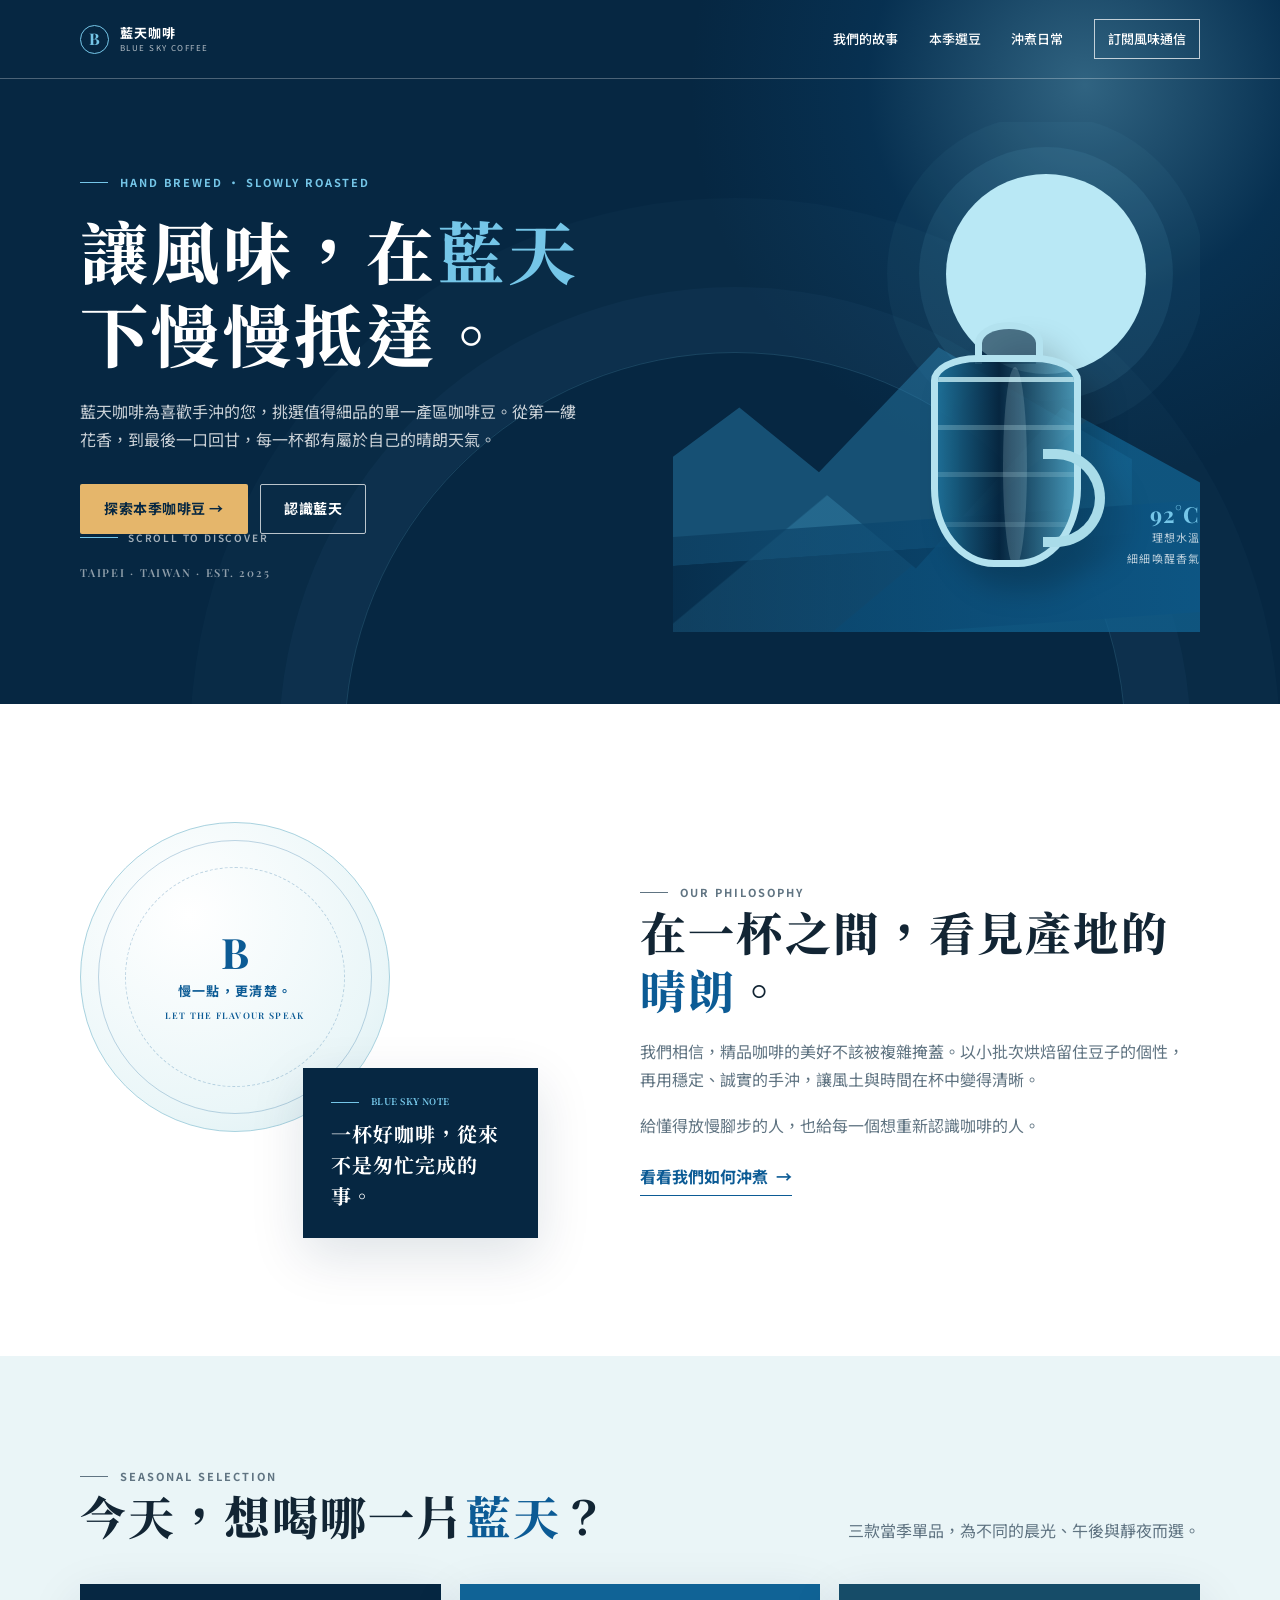
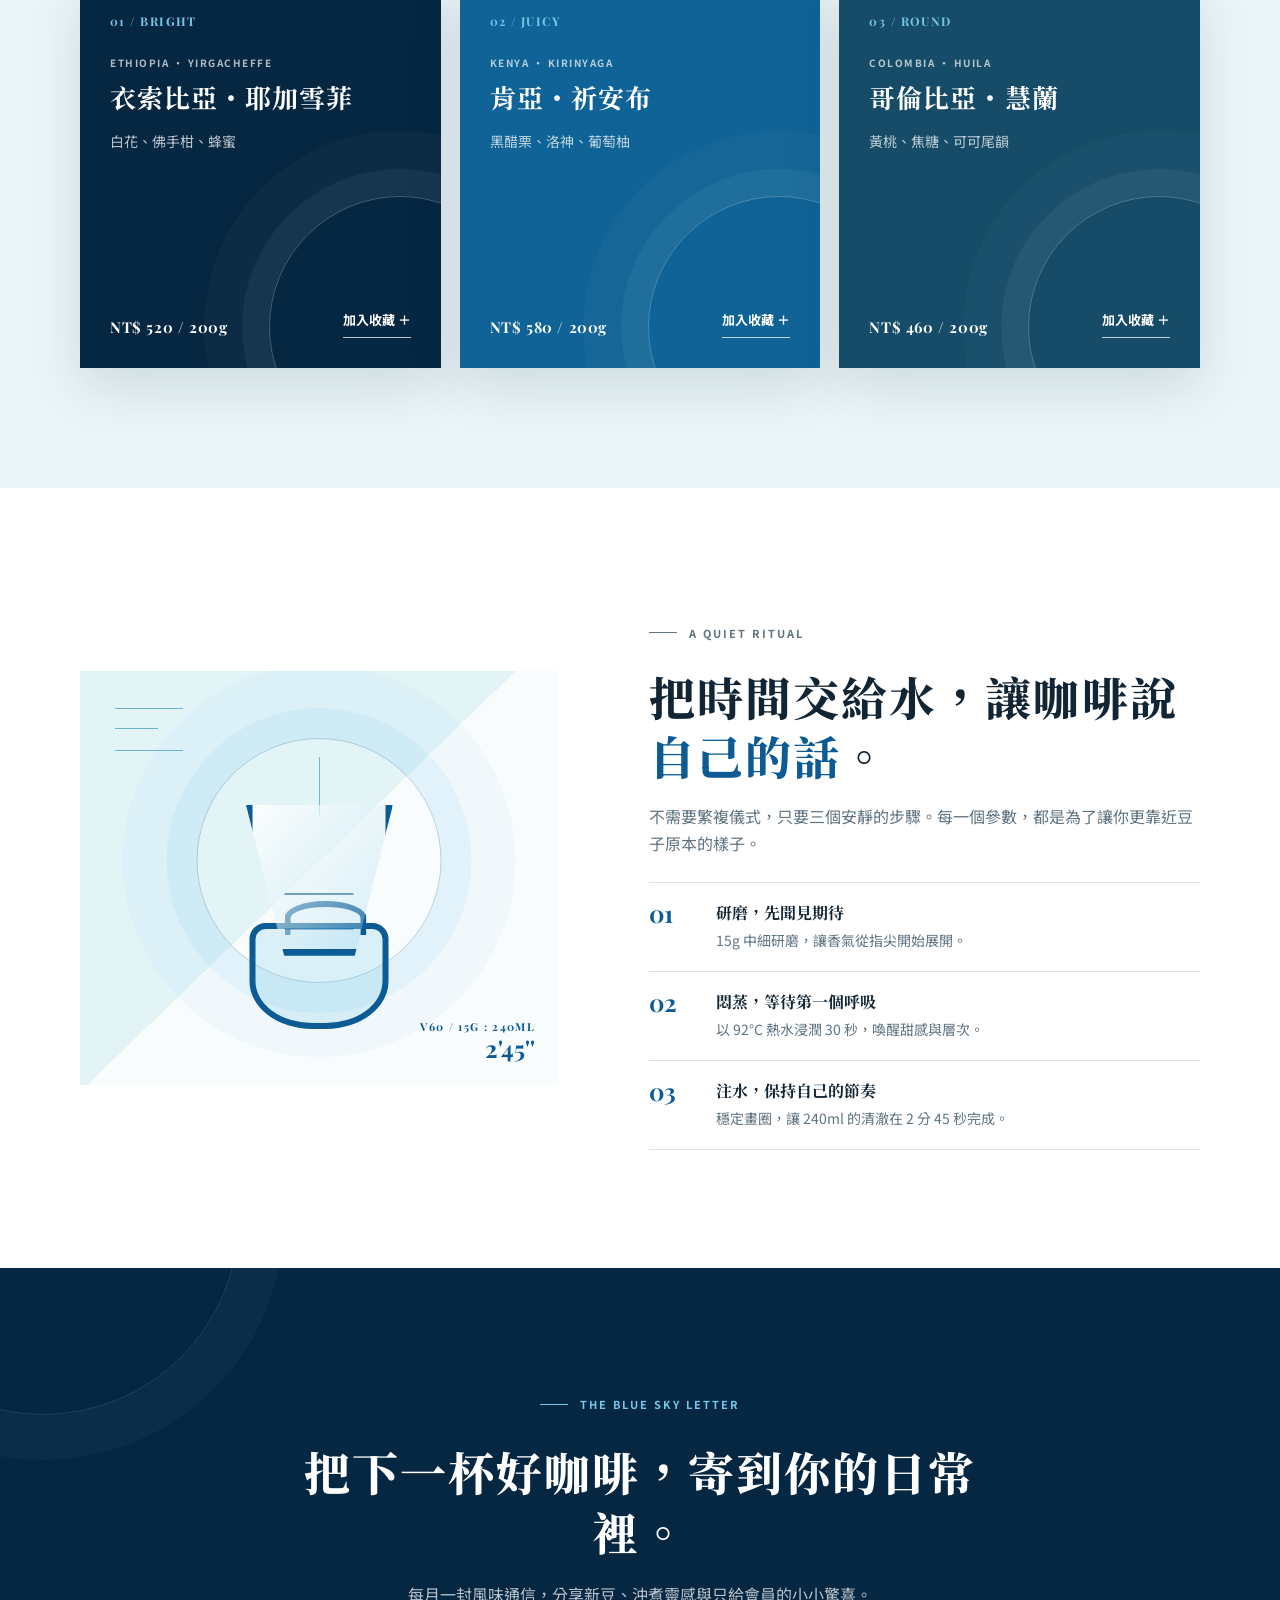
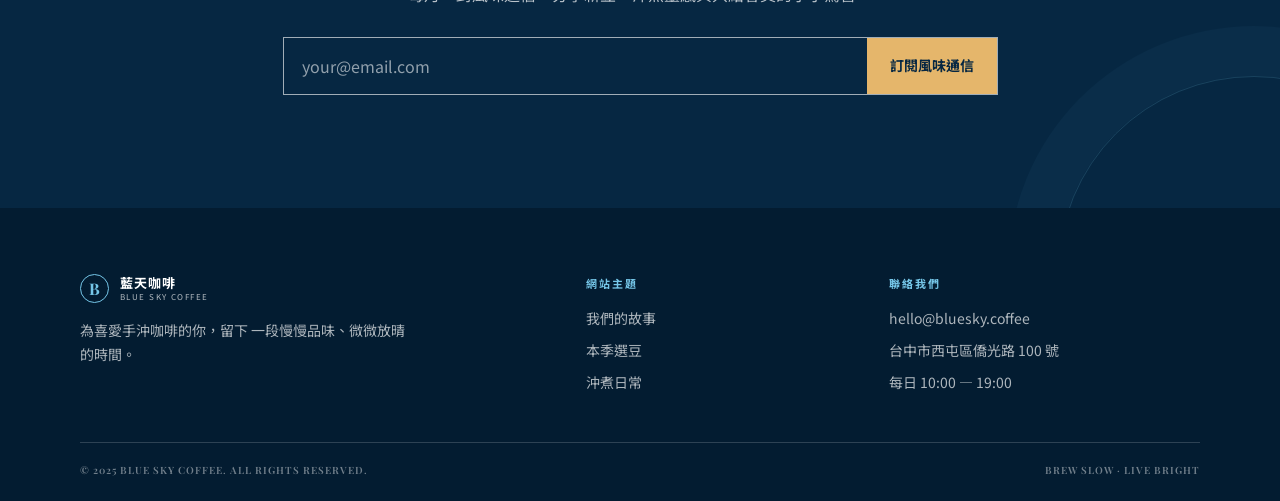
==== onepage/index.html @ 42305640 "Initial commit" ====
<!doctype html>
<html lang="zh-Hant">
<head>
  <meta charset="UTF-8">
  <meta name="viewport" content="width=device-width, initial-scale=1.0">
  <meta name="description" content="藍天咖啡，為手沖咖啡愛好者挑選當季精品咖啡豆，讓每一杯都清澈、明亮、值得細品。">
  <title>藍天咖啡｜讓風味，慢慢抵達</title>
  <link rel="preconnect" href="https://fonts.googleapis.com">
  <link rel="preconnect" href="https://fonts.gstatic.com" crossorigin>
  <link href="https://fonts.googleapis.com/css2?family=Noto+Sans+TC:wght@400;500;600;700&family=Noto+Serif+TC:wght@600;700;800;900&family=Playfair+Display:wght@600;700&display=swap" rel="stylesheet">
  <style>
    :root {
      --navy: #062742;
      --blue: #0c5b95;
      --sky: #75c6e8;
      --mist: #eaf5f7;
      --cream: #fbfaf6;
      --ink: #122534;
      --muted: #607482;
      --line: #d7e4e8;
      --sand: #e5b66b;
      --shadow: 0 18px 50px rgba(6, 39, 66, .13);
    }

    * { box-sizing: border-box; }
    html { scroll-behavior: smooth; }
    body {
      margin: 0;
      color: var(--ink);
      background: var(--cream);
      font: 16px/1.7 "Noto Sans TC", sans-serif;
      -webkit-font-smoothing: antialiased;
    }
    a { color: inherit; text-decoration: none; }
    button, input { font: inherit; }
    button { cursor: pointer; }
    .wrap { width: min(1120px, calc(100% - 48px)); margin: 0 auto; }
    .eyebrow {
      display: flex;
      align-items: center;
      gap: 12px;
      margin: 0 0 18px;
      color: var(--blue);
      font-size: 11px;
      font-weight: 700;
      letter-spacing: .18em;
    }
    .eyebrow::before { width: 28px; height: 1px; background: currentColor; content: ""; }
    .section-title {
      margin: 0;
      font: 800 clamp(30px, 4vw, 46px)/1.28 "Noto Serif TC", serif;
      letter-spacing: .045em;
    }
    .text-blue { color: var(--blue); }
    .button, .outline-link {
      display: inline-flex;
      min-height: 50px;
      align-items: center;
      justify-content: center;
      padding: 10px 23px;
      border: 1px solid transparent;
      border-radius: 2px;
      font-size: 14px;
      font-weight: 700;
      letter-spacing: .04em;
      transition: transform .25s ease, background-color .25s ease, color .25s ease, border-color .25s ease;
    }
    .button:hover, .outline-link:hover { transform: translateY(-2px); }
    .button--sand { color: var(--navy); background: var(--sand); }
    .button--sand:hover { background: #f1cb8b; }
    .button--dark { color: var(--navy); background: #fff; }
    .outline-link { border-color: rgba(255,255,255,.72); color: #fff; }
    .outline-link:hover { color: var(--navy); background: #fff; }
    :focus-visible { outline: 3px solid var(--sky); outline-offset: 4px; }

    /* Header & hero */
    .site-header { position: absolute; z-index: 20; top: 0; left: 0; width: 100%; border-bottom: 1px solid rgba(255,255,255,.28); }
    .nav { min-height: 78px; display: flex; align-items: center; justify-content: space-between; gap: 20px; }
    .brand { display: inline-flex; align-items: center; gap: 11px; color: #fff; }
    .brand-mark { width: 29px; height: 29px; display: grid; place-items: center; border: 1px solid var(--sky); border-radius: 50%; color: var(--sky); font: 700 16px/1 "Playfair Display", serif; }
    .brand-copy { display: grid; line-height: 1.05; }
    .brand-copy strong { font-size: 13px; letter-spacing: .08em; }
    .brand-copy small { margin-top: 4px; font-size: 8px; letter-spacing: .18em; opacity: .7; }
    .nav-links { display: flex; align-items: center; gap: clamp(16px, 2.4vw, 31px); }
    .nav-links a { position: relative; color: #fff; font-size: 13px; font-weight: 500; white-space: nowrap; }
    .nav-links a:not(.nav-cta)::after { position: absolute; right: 0; bottom: -5px; left: auto; width: 0; height: 1px; background: var(--sky); content: ""; transition: width .25s ease; }
    .nav-links a:not(.nav-cta):hover::after { right: auto; left: 0; width: 100%; }
    .nav-links .nav-cta { padding: 8px 13px; border: 1px solid rgba(255,255,255,.72); }
    .nav-links .nav-cta:hover { color: var(--navy); background: #fff; }
    .menu-toggle { display: none; width: 42px; height: 42px; border: 1px solid rgba(255,255,255,.7); color: #fff; background: transparent; font-size: 23px; line-height: 1; }

    .hero { position: relative; min-height: 704px; overflow: hidden; color: #fff; background: var(--navy); isolation: isolate; }
    .hero::before { position: absolute; z-index: -2; top: -320px; right: -210px; width: 810px; height: 810px; border-radius: 50%; background: radial-gradient(circle, rgba(117,198,232,.38), rgba(12,91,149,.18) 38%, transparent 69%); content: ""; }
    .hero::after { position: absolute; z-index: -1; right: 12%; bottom: -430px; width: 780px; height: 780px; border: 1px solid rgba(117,198,232,.18); border-radius: 50%; box-shadow: 0 0 0 65px rgba(117,198,232,.035), 0 0 0 154px rgba(117,198,232,.025); content: ""; }
    .hero-grid { min-height: 704px; display: grid; grid-template-columns: 1.02fr .98fr; gap: 45px; align-items: center; padding: 122px 0 72px; }
    .hero-copy { position: relative; z-index: 2; }
    .hero .eyebrow { color: var(--sky); }
    .hero h1 { max-width: 650px; margin: 0 0 23px; font: 800 clamp(42px, 5.5vw, 68px)/1.22 "Noto Serif TC", serif; letter-spacing: .05em; }
    .hero h1 span { color: var(--sky); }
    .hero-lede { max-width: 500px; margin: 0; color: rgba(255,255,255,.79); font-size: 16px; }
    .hero-actions { display: flex; flex-wrap: wrap; gap: 12px; margin-top: 31px; }
    .hero-note { margin: 31px 0 0; color: rgba(255,255,255,.55); font: 600 11px/1.5 "Playfair Display", serif; letter-spacing: .16em; }
    .scroll-cue { position: absolute; bottom: 35px; left: 0; display: flex; align-items: center; gap: 10px; color: rgba(255,255,255,.63); font-size: 10px; font-weight: 600; letter-spacing: .18em; }
    .scroll-cue::before { width: 38px; height: 1px; background: var(--sky); content: ""; }

    .hero-art { position: relative; align-self: stretch; min-height: 470px; overflow: hidden; }
    .hero-art .sun { position: absolute; top: 52px; right: 54px; width: clamp(138px, 18vw, 200px); aspect-ratio: 1; border-radius: 50%; background: #b9e8f5; box-shadow: 0 0 0 27px rgba(117,198,232,.09), 0 0 0 59px rgba(117,198,232,.045); }
    .mountain { position: absolute; right: -11%; bottom: 6px; width: 116%; height: 260px; transform: skewY(-9deg); transform-origin: right bottom; background: linear-gradient(146deg, transparent 0 27%, rgba(61,145,184,.36) 27.3% 48%, rgba(17,97,143,.77) 48.3%); clip-path: polygon(0 62%, 28% 20%, 44% 57%, 68% 4%, 100% 57%, 100% 100%, 0 100%); }
    .mountain--back { right: 13%; bottom: 98px; width: 108%; height: 220px; opacity: .46; transform: skewY(-4deg); background: #2a81ae; clip-path: polygon(0 84%, 31% 30%, 45% 62%, 66% 9%, 100% 66%, 100% 100%, 0 100%); }
    .horizon { position: absolute; right: -4%; bottom: 0; width: 116%; height: 112px; background: linear-gradient(90deg, rgba(7,45,75,.5), #0d5684); transform: skewY(-4deg); }
    .coffee-vessel { position: absolute; z-index: 4; right: 18%; bottom: 36px; width: 192px; height: 274px; filter: drop-shadow(18px 22px 14px rgba(0,0,0,.22)); }
    .vessel-neck { position: absolute; top: 0; left: 62px; width: 68px; height: 42px; border: 7px solid #b3e2ef; border-bottom: 0; border-radius: 50% 50% 0 0; background: rgba(6,39,66,.62); }
    .vessel-body { position: absolute; top: 33px; left: 18px; width: 150px; height: 212px; border: 7px solid #b3e2ef; border-radius: 31% 31% 42% 42% / 12% 12% 37% 37%; background: linear-gradient(90deg, rgba(30,112,151,.9), rgba(5,35,60,.9) 45%, rgba(83,167,198,.8)); overflow: hidden; }
    .vessel-body::before { position: absolute; top: 15px; left: 0; width: 100%; height: 5px; background: rgba(197,237,244,.8); box-shadow: 0 48px rgba(197,237,244,.25), 0 95px rgba(197,237,244,.18), 0 145px rgba(197,237,244,.13); content: ""; }
    .vessel-body::after { position: absolute; top: 5px; left: 48%; width: 24px; height: 200px; border-radius: 50%; background: rgba(218,247,251,.17); content: ""; }
    .vessel-handle { position: absolute; right: 0; bottom: 49px; width: 62px; height: 98px; border: 10px solid #a9dce9; border-left: 0; border-radius: 0 53px 53px 0; }
    .art-label { position: absolute; z-index: 5; right: 0; bottom: 64px; display: grid; gap: 3px; color: rgba(255,255,255,.73); font-size: 11px; letter-spacing: .1em; text-align: right; }
    .art-label strong { color: var(--sky); font: 700 22px/1 "Playfair Display", serif; }

    /* Story */
    .story { padding: 118px 0; background: #fff; }
    .story-grid { display: grid; grid-template-columns: .9fr 1.1fr; gap: clamp(45px, 8vw, 105px); align-items: center; }
    .story-visual { position: relative; min-height: 416px; }
    .seal { position: absolute; top: 0; left: 0; width: 310px; height: 310px; display: grid; place-items: center; border: 1px solid #a8d2df; border-radius: 50%; color: var(--blue); background: radial-gradient(circle at 35% 30%, #fff 0, #eaf6f8 68%, #d9edf1 100%); }
    .seal::before, .seal::after { position: absolute; border: 1px solid rgba(12,91,149,.25); border-radius: 50%; content: ""; }
    .seal::before { inset: 17px; }
    .seal::after { inset: 44px; border-style: dashed; }
    .seal-inner { position: relative; z-index: 1; display: grid; gap: 7px; text-align: center; }
    .seal-inner b { font: 700 42px/1 "Playfair Display", serif; }
    .seal-inner span { font-size: 13px; font-weight: 700; letter-spacing: .1em; }
    .seal-inner small { font: 600 9px/1.5 "Playfair Display", serif; letter-spacing: .15em; }
    .blue-note { position: absolute; right: 0; bottom: 0; width: 235px; padding: 27px 28px; color: #fff; background: var(--navy); box-shadow: var(--shadow); }
    .blue-note .eyebrow { margin-bottom: 9px; color: var(--sky); font-size: 9px; }
    .blue-note p { margin: 0; font: 700 20px/1.55 "Noto Serif TC", serif; letter-spacing: .05em; }
    .story-copy p { margin: 19px 0 0; color: var(--muted); }
    .inline-link { display: inline-flex; align-items: center; gap: 8px; margin-top: 24px; padding-bottom: 5px; border-bottom: 1px solid var(--blue); color: var(--blue); font-weight: 700; }
    .inline-link:hover { color: var(--navy); }

    /* Coffee collection */
    .coffee { padding: 111px 0 120px; background: var(--mist); }
    .section-heading { display: flex; align-items: end; justify-content: space-between; gap: 40px; margin-bottom: 39px; }
    .section-heading p { max-width: 370px; margin: 0; color: var(--muted); }
    .coffee-grid { display: grid; grid-template-columns: repeat(3, 1fr); gap: 19px; }
    .coffee-card { position: relative; min-height: 384px; display: flex; flex-direction: column; overflow: hidden; padding: 30px; color: #fff; background: var(--navy); box-shadow: var(--shadow); }
    .coffee-card:nth-child(2) { background: #106396; }
    .coffee-card:nth-child(3) { background: #164c68; }
    .coffee-card::after { position: absolute; right: -90px; bottom: -90px; width: 260px; height: 260px; border: 1px solid rgba(255,255,255,.24); border-radius: 50%; box-shadow: 0 0 0 27px rgba(255,255,255,.045), 0 0 0 65px rgba(255,255,255,.025); content: ""; }
    .card-top, .coffee-card h3, .flavour, .card-footer { position: relative; z-index: 1; }
    .card-top { color: var(--sky); font: 700 12px/1.3 "Playfair Display", serif; letter-spacing: .12em; }
    .origin { margin: 25px 0 8px; color: rgba(255,255,255,.69); font-size: 10px; font-weight: 700; letter-spacing: .15em; }
    .coffee-card h3 { margin: 0; font: 700 26px/1.38 "Noto Serif TC", serif; letter-spacing: .04em; }
    .flavour { margin: 15px 0 0; color: rgba(255,255,255,.73); font-size: 14px; }
    .card-footer { display: flex; align-items: end; justify-content: space-between; gap: 14px; margin-top: auto; }
    .price { font: 700 15px/1.3 "Playfair Display", serif; letter-spacing: .04em; }
    .save-coffee { padding: 0 0 5px; border: 0; border-bottom: 1px solid rgba(255,255,255,.72); color: #fff; background: transparent; font-size: 13px; font-weight: 700; white-space: nowrap; transition: color .2s, border-color .2s; }
    .save-coffee:hover { border-color: var(--sand); color: var(--sand); }

    /* Brew */
    .brew { padding: 118px 0; background: #fff; }
    .brew-grid { display: grid; grid-template-columns: .93fr 1.07fr; gap: clamp(42px, 8vw, 90px); align-items: center; }
    .brew-art { position: relative; height: 414px; overflow: hidden; background: linear-gradient(136deg, #e3f4f7 0 48%, #f8fcfc 48% 100%); }
    .brew-art::before { position: absolute; top: 37px; left: 35px; width: 68px; height: 41px; border-top: 1px solid #6cb4ce; border-bottom: 1px solid #6cb4ce; content: ""; }
    .brew-art::after { position: absolute; top: 57px; left: 35px; width: 43px; border-top: 1px solid #6cb4ce; content: ""; }
    .water-rings { position: absolute; top: 67px; left: 50%; width: 245px; height: 245px; border: 1px solid rgba(12,91,149,.27); border-radius: 50%; transform: translateX(-50%); box-shadow: 0 0 0 30px rgba(117,198,232,.12), 0 0 0 74px rgba(117,198,232,.065); }
    .water-rings::before { position: absolute; top: 18px; left: 50%; width: 1px; height: 58px; background: #6bb8d1; content: ""; transform: translateX(-50%); }
    .dripper { position: absolute; z-index: 2; top: 134px; left: 50%; width: 147px; height: 151px; border: 7px solid var(--blue); border-top: 0; background: linear-gradient(130deg, rgba(255,255,255,.85), rgba(117,198,232,.25)); clip-path: polygon(0 0, 100% 0, 74% 100%, 26% 100%); transform: translateX(-50%); }
    .dripper::after { position: absolute; right: 32px; bottom: 19px; left: 32px; height: 33px; border-top: 2px solid rgba(12,91,149,.55); border-bottom: 2px solid rgba(12,91,149,.35); content: ""; }
    .carafe { position: absolute; z-index: 1; bottom: 56px; left: 50%; width: 139px; height: 106px; border: 6px solid var(--blue); border-radius: 16px 16px 45% 45%; background: rgba(117,198,232,.23); transform: translateX(-50%); }
    .carafe::before { position: absolute; top: -28px; left: 29px; width: 70px; height: 28px; border: 6px solid var(--blue); border-bottom: 0; border-radius: 50% 50% 0 0; content: ""; }
    .brew-caption { position: absolute; right: 24px; bottom: 19px; color: var(--blue); text-align: right; }
    .brew-caption span { display: block; font: 700 11px/1.5 "Playfair Display", serif; letter-spacing: .12em; }
    .brew-caption strong { font: 700 24px/1.1 "Playfair Display", serif; }
    .brew-copy > p { margin: 18px 0 25px; color: var(--muted); }
    .brew-steps { border-top: 1px solid var(--line); }
    .brew-step { display: grid; grid-template-columns: 52px 1fr; gap: 15px; padding: 18px 0; border-bottom: 1px solid var(--line); }
    .step-number { color: var(--blue); font: 700 24px/1 "Playfair Display", serif; }
    .brew-step h3 { margin: 0; font: 700 16px/1.5 "Noto Serif TC", serif; }
    .brew-step p { margin: 4px 0 0; color: var(--muted); font-size: 14px; }

    /* Subscribe and footer */
    .visit { position: relative; overflow: hidden; padding: 108px 0 113px; color: #fff; text-align: center; background: var(--navy); }
    .visit::before, .visit::after { position: absolute; width: 390px; height: 390px; border: 1px solid rgba(117,198,232,.17); border-radius: 50%; content: ""; }
    .visit::before { top: -245px; left: -153px; box-shadow: 0 0 0 45px rgba(117,198,232,.035); }
    .visit::after { right: -170px; bottom: -260px; box-shadow: 0 0 0 50px rgba(117,198,232,.035); }
    .visit .wrap { position: relative; z-index: 1; max-width: 715px; }
    .visit .eyebrow { justify-content: center; color: var(--sky); }
    .visit h2 { margin: 0; font: 800 clamp(30px, 4vw, 46px)/1.3 "Noto Serif TC", serif; letter-spacing: .045em; }
    .visit p { max-width: 510px; margin: 19px auto 29px; color: rgba(255,255,255,.72); }
    .subscribe-form { display: flex; min-height: 58px; border: 1px solid rgba(255,255,255,.62); }
    .subscribe-form input { min-width: 0; flex: 1; padding: 0 18px; border: 0; color: #fff; outline: none; background: transparent; }
    .subscribe-form input::placeholder { color: rgba(255,255,255,.56); }
    .subscribe-form button { padding: 0 23px; border: 0; color: var(--navy); background: var(--sand); font-size: 14px; font-weight: 700; white-space: nowrap; transition: background .2s; }
    .subscribe-form button:hover { background: #f1cb8b; }
    .site-footer { padding: 66px 0 23px; color: rgba(255,255,255,.68); background: #031c31; }
    .footer-grid { display: grid; grid-template-columns: 1.45fr .8fr 1fr; gap: 55px; padding-bottom: 48px; }
    .footer-brand .brand { margin-bottom: 16px; }
    .footer-brand p { max-width: 330px; margin: 0; font-size: 14px; }
    .footer-title { margin: 0 0 14px; color: var(--sky); font-size: 11px; font-weight: 700; letter-spacing: .18em; }
    .footer-links { display: grid; gap: 8px; font-size: 14px; }
    .footer-links a:hover { color: var(--sky); }
    .footer-links address { font-style: normal; }
    .footer-bottom { display: flex; justify-content: space-between; gap: 20px; padding-top: 20px; border-top: 1px solid rgba(255,255,255,.17); color: rgba(255,255,255,.44); font: 600 10px/1.5 "Playfair Display", serif; letter-spacing: .1em; }

    .toast { position: fixed; z-index: 50; right: 22px; bottom: 22px; max-width: min(370px, calc(100vw - 44px)); padding: 14px 18px; border-left: 3px solid var(--sand); color: #fff; background: var(--navy); box-shadow: var(--shadow); font-size: 14px; opacity: 0; pointer-events: none; transform: translateY(12px); transition: opacity .25s ease, transform .25s ease; }
    .toast.show { opacity: 1; transform: translateY(0); }
    .reveal { opacity: 0; transform: translateY(18px); transition: opacity .65s ease, transform .65s ease; }
    .reveal.visible { opacity: 1; transform: translateY(0); }

    @media (max-width: 820px) {
      .menu-toggle { display: grid; place-items: center; }
      .nav { position: relative; }
      .nav-links { position: absolute; top: 78px; right: -24px; left: -24px; max-height: 0; display: grid; gap: 0; overflow: hidden; background: #05233c; transition: max-height .35s ease; }
      .nav-links.open { max-height: 300px; border-top: 1px solid rgba(255,255,255,.16); }
      .nav-links a { display: block; padding: 13px 24px; }
      .nav-links .nav-cta { margin: 5px 24px 15px; padding: 10px 13px; text-align: center; }
      .hero { min-height: 710px; }
      .hero-grid { min-height: 710px; grid-template-columns: 1fr; gap: 0; padding: 118px 0 43px; }
      .hero-art { min-height: 276px; margin-top: -9px; }
      .hero-art .sun { top: 19px; right: 20%; width: 130px; }
      .mountain { height: 180px; }
      .mountain--back { bottom: 69px; height: 150px; }
      .coffee-vessel { right: 17%; bottom: -12px; transform: scale(.72); transform-origin: bottom right; }
      .art-label { display: none; }
      .scroll-cue { display: none; }
      .story-grid, .brew-grid { grid-template-columns: 1fr; }
      .story-visual { max-width: 525px; width: 100%; min-height: 400px; }
      .coffee-grid { grid-template-columns: repeat(2, 1fr); }
      .coffee-card:nth-child(3) { grid-column: span 2; }
      .footer-grid { grid-template-columns: 1fr 1fr; }
      .footer-brand { grid-column: 1 / -1; }
    }
    @media (max-width: 560px) {
      .wrap { width: calc(100% - 34px); }
      .nav-links { right: -17px; left: -17px; }
      .hero { min-height: 680px; }
      .hero-grid { min-height: 680px; padding-top: 106px; }
      .hero h1 { font-size: 40px; }
      .hero-lede { font-size: 14px; }
      .hero-actions { gap: 9px; margin-top: 24px; }
      .hero-actions .button, .hero-actions .outline-link { min-height: 46px; padding: 8px 15px; font-size: 13px; }
      .hero-note { margin-top: 21px; }
      .hero-art { min-height: 219px; }
      .hero-art .sun { width: 92px; }
      .coffee-vessel { right: 5%; bottom: -48px; transform: scale(.57); }
      .story, .coffee, .brew { padding: 76px 0; }
      .seal { width: 245px; height: 245px; }
      .seal-inner b { font-size: 35px; }
      .story-visual { min-height: 347px; }
      .blue-note { width: 185px; padding: 20px; }
      .blue-note p { font-size: 16px; }
      .section-heading { display: block; margin-bottom: 28px; }
      .section-heading p { margin-top: 14px; font-size: 14px; }
      .coffee-grid { grid-template-columns: 1fr; }
      .coffee-card, .coffee-card:nth-child(3) { min-height: 330px; grid-column: auto; }
      .coffee-card { padding: 25px; }
      .brew-art { height: 310px; }
      .water-rings { top: 45px; width: 178px; height: 178px; box-shadow: 0 0 0 23px rgba(117,198,232,.12), 0 0 0 53px rgba(117,198,232,.065); }
      .dripper { top: 95px; transform: translateX(-50%) scale(.75); }
      .carafe { bottom: 37px; transform: translateX(-50%) scale(.75); }
      .visit { padding: 76px 0; }
      .subscribe-form { display: grid; gap: 0; border: 0; }
      .subscribe-form input { min-height: 54px; border: 1px solid rgba(255,255,255,.62); }
      .subscribe-form button { min-height: 54px; margin-top: 10px; }
      .footer-grid { grid-template-columns: 1fr; gap: 33px; }
      .footer-brand { grid-column: auto; }
      .footer-bottom { display: grid; gap: 8px; }
    }
    @media (prefers-reduced-motion: reduce) {
      html { scroll-behavior: auto; }
      *, *::before, *::after { transition-duration: .01ms !important; animation-duration: .01ms !important; animation-iteration-count: 1 !important; }
      .reveal { opacity: 1; transform: none; }
    }
  </style>
</head>
<body>
  <header class="site-header" id="top">
    <nav class="nav wrap" aria-label="主要導覽">
      <a class="brand" href="#top" aria-label="回到藍天咖啡首頁">
        <span class="brand-mark" aria-hidden="true">B</span>
        <span class="brand-copy"><strong>藍天咖啡</strong><small>BLUE SKY COFFEE</small></span>
      </a>
      <button class="menu-toggle" type="button" aria-controls="navLinks" aria-expanded="false" aria-label="開啟導覽選單">☰</button>
      <div class="nav-links" id="navLinks">
        <a href="#story">我們的故事</a>
        <a href="#coffee">本季選豆</a>
        <a href="#brew">沖煮日常</a>
        <a class="nav-cta" href="#visit">訂閱風味通信</a>
      </div>
    </nav>
  </header>

  <main>
    <section class="hero" aria-labelledby="heroTitle">
      <div class="wrap hero-grid">
        <div class="hero-copy">
          <p class="eyebrow">HAND BREWED · SLOWLY ROASTED</p>
          <h1 id="heroTitle">讓風味，在<span>藍天</span>下慢慢抵達。</h1>
          <p class="hero-lede">藍天咖啡為喜歡手沖的您，挑選值得細品的單一產區咖啡豆。從第一縷花香，到最後一口回甘，每一杯都有屬於自己的晴朗天氣。</p>
          <div class="hero-actions">
            <a class="button button--sand" href="#coffee">探索本季咖啡豆 →</a>
            <a class="outline-link" href="#story">認識藍天</a>
          </div>
          <p class="hero-note">TAIPEI · TAIWAN · EST. 2025</p>
          <span class="scroll-cue">SCROLL TO DISCOVER</span>
        </div>
        <div class="hero-art" aria-hidden="true">
          <div class="sun"></div>
          <div class="mountain mountain--back"></div>
          <div class="mountain"></div>
          <div class="horizon"></div>
          <div class="coffee-vessel"><div class="vessel-neck"></div><div class="vessel-body"></div><div class="vessel-handle"></div></div>
          <div class="art-label"><strong>92°C</strong><span>理想水溫</span><span>細細喚醒香氣</span></div>
        </div>
      </div>
    </section>

    <section class="story" id="story" aria-labelledby="storyTitle">
      <div class="wrap story-grid">
        <div class="story-visual reveal" aria-hidden="true">
          <div class="seal"><div class="seal-inner"><b>B</b><span>慢一點，更清楚。</span><small>LET THE FLAVOUR SPEAK</small></div></div>
          <aside class="blue-note"><p class="eyebrow">BLUE SKY NOTE</p><p>一杯好咖啡，從來不是匆忙完成的事。</p></aside>
        </div>
        <div class="story-copy reveal">
          <p class="eyebrow">OUR PHILOSOPHY</p>
          <h2 class="section-title" id="storyTitle">在一杯之間，看見產地的<span class="text-blue">晴朗</span>。</h2>
          <p>我們相信，精品咖啡的美好不該被複雜掩蓋。以小批次烘焙留住豆子的個性，再用穩定、誠實的手沖，讓風土與時間在杯中變得清晰。</p>
          <p>給懂得放慢腳步的人，也給每一個想重新認識咖啡的人。</p>
          <a class="inline-link" href="#brew">看看我們如何沖煮 <span aria-hidden="true">→</span></a>
        </div>
      </div>
    </section>

    <section class="coffee" id="coffee" aria-labelledby="coffeeTitle">
      <div class="wrap">
        <div class="section-heading reveal">
          <div><p class="eyebrow">SEASONAL SELECTION</p><h2 class="section-title" id="coffeeTitle">今天，想喝哪一片<span class="text-blue">藍天</span>？</h2></div>
          <p>三款當季單品，為不同的晨光、午後與靜夜而選。</p>
        </div>
        <div class="coffee-grid">
          <article class="coffee-card reveal">
            <div class="card-top">01 / BRIGHT</div><p class="origin">ETHIOPIA · YIRGACHEFFE</p><h3>衣索比亞・耶加雪菲</h3><p class="flavour">白花、佛手柑、蜂蜜</p>
            <div class="card-footer"><span class="price">NT$ 520 / 200g</span><button class="save-coffee" type="button" data-coffee="衣索比亞・耶加雪菲">加入收藏 ＋</button></div>
          </article>
          <article class="coffee-card reveal">
            <div class="card-top">02 / JUICY</div><p class="origin">KENYA · KIRINYAGA</p><h3>肯亞・祈安布</h3><p class="flavour">黑醋栗、洛神、葡萄柚</p>
            <div class="card-footer"><span class="price">NT$ 580 / 200g</span><button class="save-coffee" type="button" data-coffee="肯亞・祈安布">加入收藏 ＋</button></div>
          </article>
          <article class="coffee-card reveal">
            <div class="card-top">03 / ROUND</div><p class="origin">COLOMBIA · HUILA</p><h3>哥倫比亞・慧蘭</h3><p class="flavour">黃桃、焦糖、可可尾韻</p>
            <div class="card-footer"><span class="price">NT$ 460 / 200g</span><button class="save-coffee" type="button" data-coffee="哥倫比亞・慧蘭">加入收藏 ＋</button></div>
          </article>
        </div>
      </div>
    </section>

    <section class="brew" id="brew" aria-labelledby="brewTitle">
      <div class="wrap brew-grid">
        <div class="brew-art reveal" aria-hidden="true"><div class="water-rings"></div><div class="dripper"></div><div class="carafe"></div><div class="brew-caption"><span>V60 / 15G : 240ML</span><strong>2'45''</strong></div></div>
        <div class="brew-copy reveal">
          <p class="eyebrow">A QUIET RITUAL</p>
          <h2 class="section-title" id="brewTitle">把時間交給水，讓咖啡說<span class="text-blue">自己的話</span>。</h2>
          <p>不需要繁複儀式，只要三個安靜的步驟。每一個參數，都是為了讓你更靠近豆子原本的樣子。</p>
          <div class="brew-steps">
            <div class="brew-step"><span class="step-number">01</span><div><h3>研磨，先聞見期待</h3><p>15g 中細研磨，讓香氣從指尖開始展開。</p></div></div>
            <div class="brew-step"><span class="step-number">02</span><div><h3>悶蒸，等待第一個呼吸</h3><p>以 92°C 熱水浸潤 30 秒，喚醒甜感與層次。</p></div></div>
            <div class="brew-step"><span class="step-number">03</span><div><h3>注水，保持自己的節奏</h3><p>穩定畫圈，讓 240ml 的清澈在 2 分 45 秒完成。</p></div></div>
          </div>
        </div>
      </div>
    </section>

    <section class="visit" id="visit" aria-labelledby="visitTitle">
      <div class="wrap reveal">
        <p class="eyebrow">THE BLUE SKY LETTER</p>
        <h2 id="visitTitle">把下一杯好咖啡，寄到你的日常裡。</h2>
        <p>每月一封風味通信，分享新豆、沖煮靈感與只給會員的小小驚喜。</p>
        <form class="subscribe-form" id="subscribeForm">
          <input type="email" aria-label="電子郵件地址" placeholder="your@email.com" required>
          <button type="submit">訂閱風味通信</button>
        </form>
      </div>
    </section>
  </main>

  <footer class="site-footer">
    <div class="wrap footer-grid">
      <div class="footer-brand"><a class="brand" href="#top" aria-label="回到藍天咖啡首頁"><span class="brand-mark" aria-hidden="true">B</span><span class="brand-copy"><strong>藍天咖啡</strong><small>BLUE SKY COFFEE</small></span></a><p>為喜愛手沖咖啡的你，留下 一段慢慢品味、微微放晴的時間。</p></div>
      <div><p class="footer-title">網站主題</p><div class="footer-links"><a href="#story">我們的故事</a><a href="#coffee">本季選豆</a><a href="#brew">沖煮日常</a></div></div>
      <div><p class="footer-title">聯絡我們</p><div class="footer-links"><a href="mailto:hello@bluesky.coffee">hello@bluesky.coffee</a><address>台中市西屯區僑光路 100 號</address><span>每日 10:00 — 19:00</span></div></div>
    </div>
    <div class="wrap footer-bottom"><span>© 2025 BLUE SKY COFFEE. ALL RIGHTS RESERVED.</span><span>BREW SLOW · LIVE BRIGHT</span></div>
  </footer>
  <div class="toast" role="status" aria-live="polite"></div>

  <script>
    (() => {
      const menuButton = document.querySelector('.menu-toggle');
      const navLinks = document.querySelector('.nav-links');
      const toast = document.querySelector('.toast');
      let toastTimer;

      const closeMenu = () => {
        navLinks.classList.remove('open');
        menuButton.setAttribute('aria-expanded', 'false');
        menuButton.setAttribute('aria-label', '開啟導覽選單');
        menuButton.textContent = '☰';
      };
      menuButton.addEventListener('click', () => {
        const opening = !navLinks.classList.contains('open');
        navLinks.classList.toggle('open', opening);
        menuButton.setAttribute('aria-expanded', String(opening));
        menuButton.setAttribute('aria-label', opening ? '關閉導覽選單' : '開啟導覽選單');
        menuButton.textContent = opening ? '×' : '☰';
      });
      navLinks.querySelectorAll('a').forEach(link => link.addEventListener('click', closeMenu));

      const showToast = message => {
        clearTimeout(toastTimer);
        toast.textContent = message;
        toast.classList.add('show');
        toastTimer = setTimeout(() => toast.classList.remove('show'), 2600);
      };
      document.querySelectorAll('[data-coffee]').forEach(button => {
        button.addEventListener('click', () => showToast(`已將「${button.dataset.coffee}」加入你的收藏。`));
      });
      document.querySelector('#subscribeForm').addEventListener('submit', event => {
        event.preventDefault();
        event.currentTarget.reset();
        showToast('謝謝訂閱，下一封晴朗的風味通信即將寄出。');
      });

      const revealItems = document.querySelectorAll('.reveal');
      const reducedMotion = window.matchMedia('(prefers-reduced-motion: reduce)').matches;
      if (!('IntersectionObserver' in window) || reducedMotion) {
        revealItems.forEach(item => item.classList.add('visible'));
      } else {
        const observer = new IntersectionObserver(entries => {
          entries.forEach(entry => {
            if (entry.isIntersecting) {
              entry.target.classList.add('visible');
              observer.unobserve(entry.target);
            }
          });
        }, { threshold: .12 });
        revealItems.forEach(item => observer.observe(item));
      }
    })();
  </script>
</body>
</html>
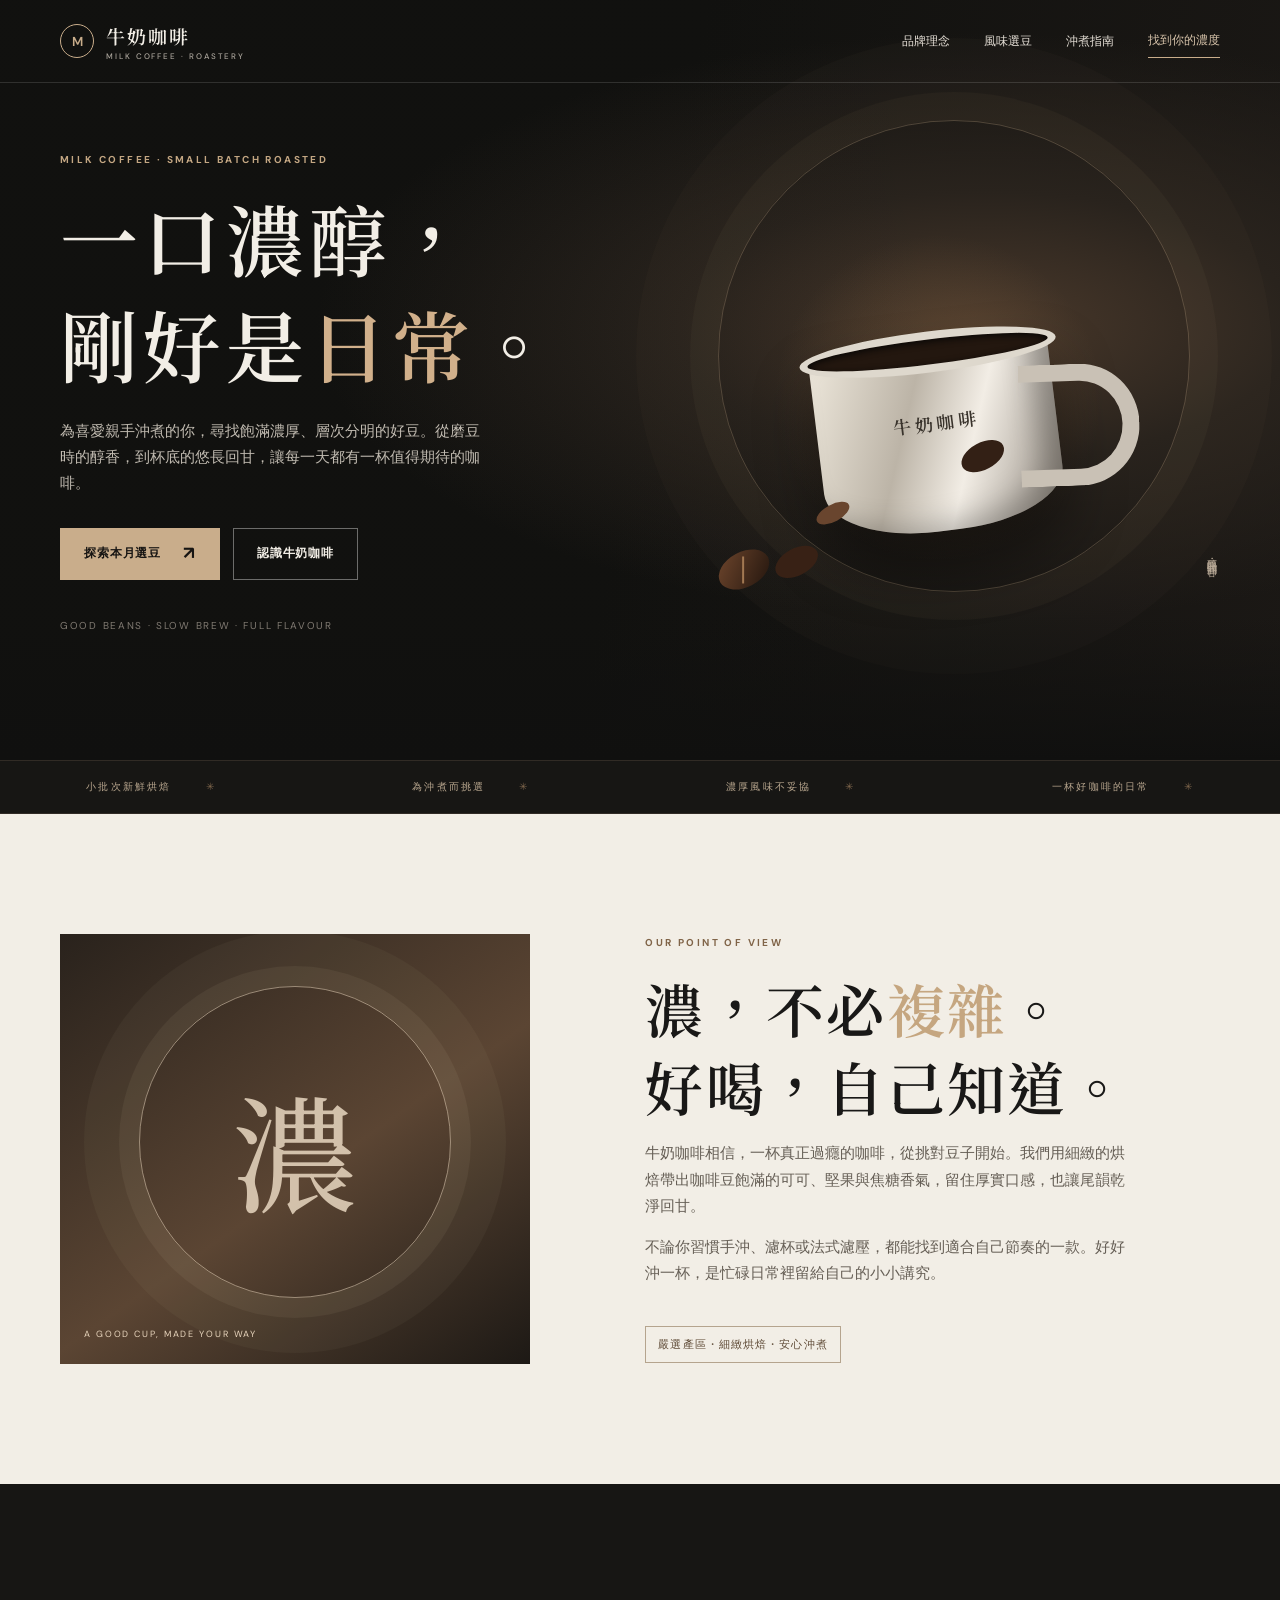
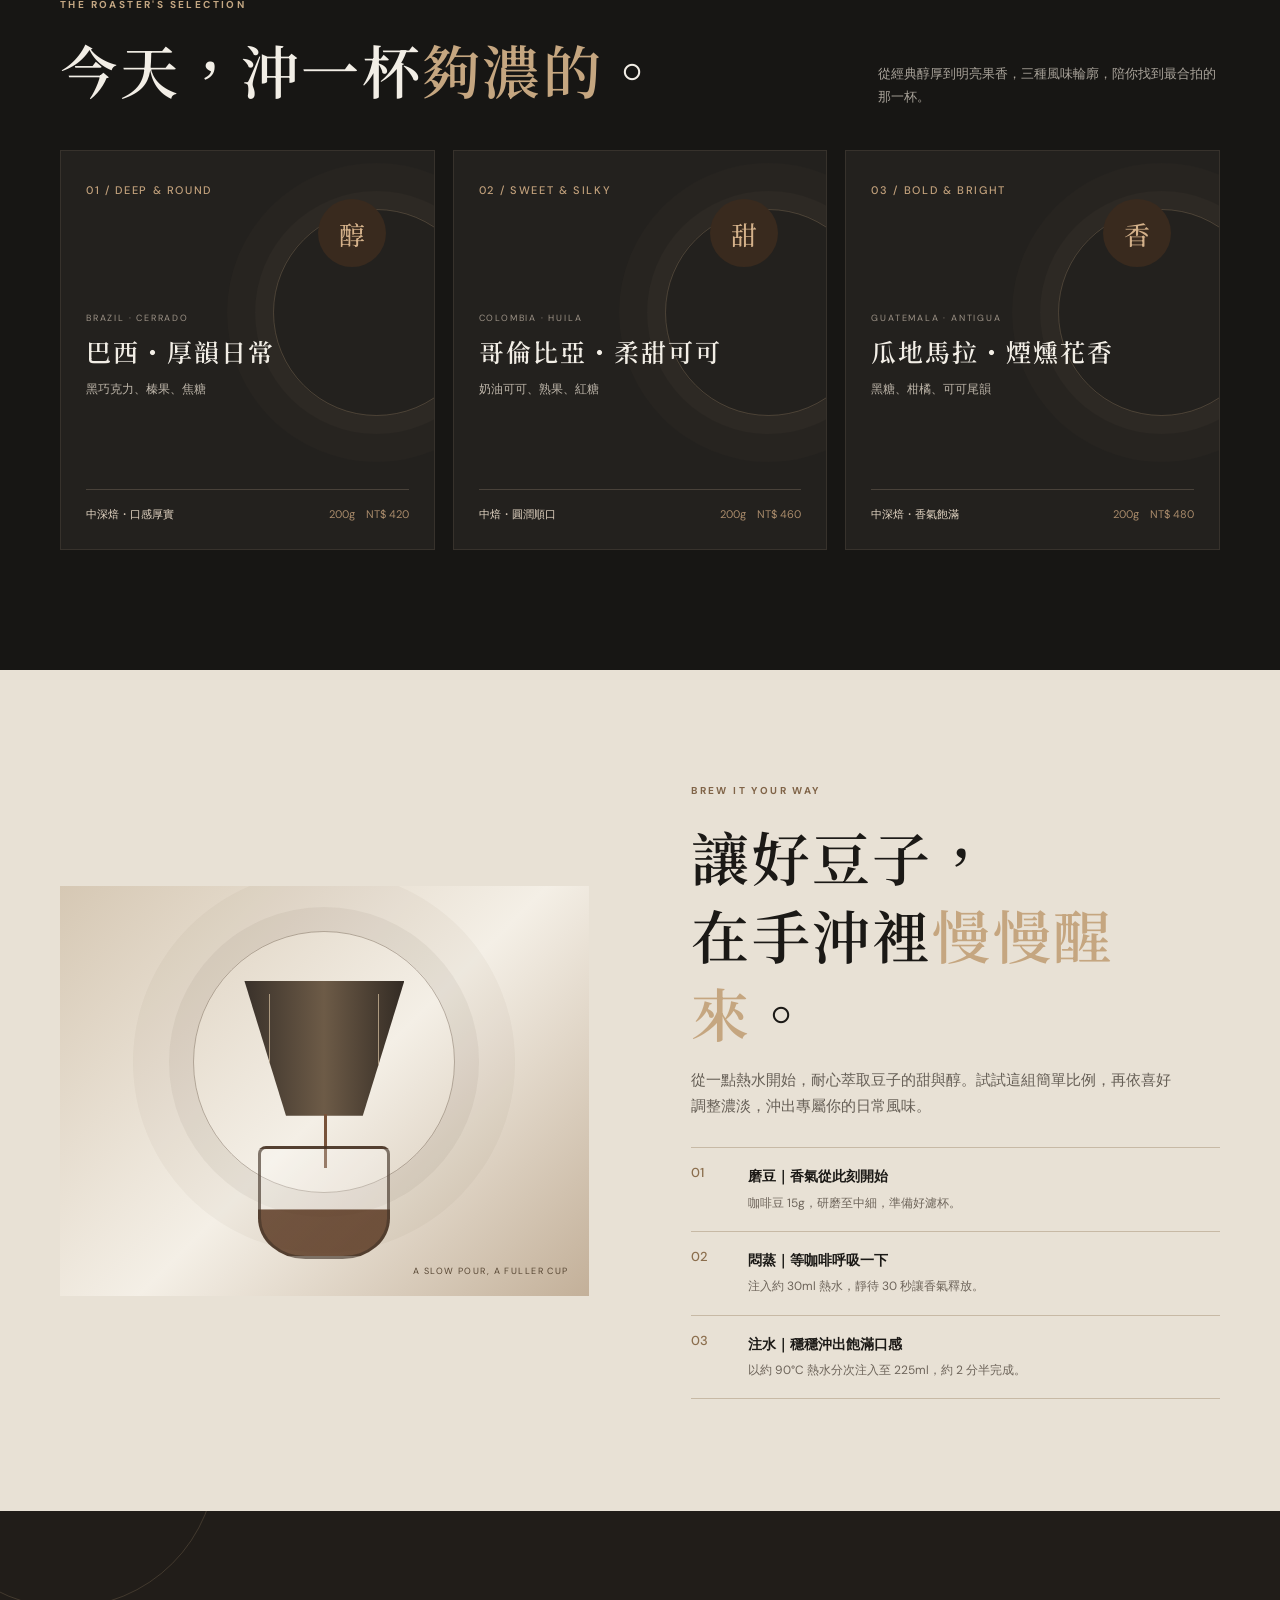
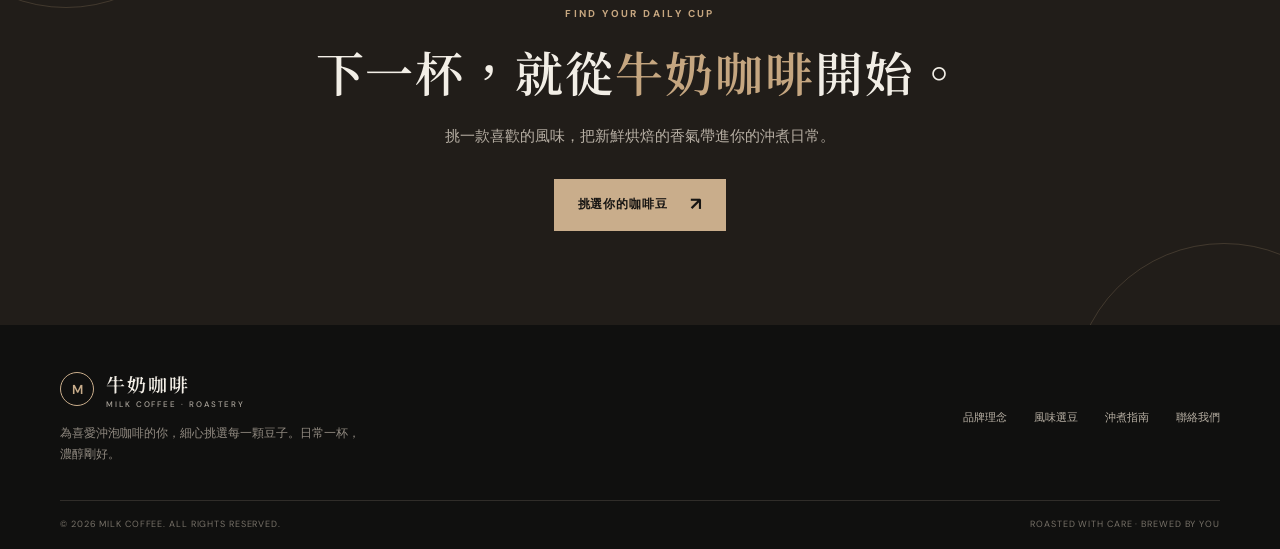
==== commit 514ed69a: "coffee呼啦" ====
--- a/onepage/index.html
+++ b/onepage/index.html
@@ -1,450 +1,62 @@
 <!doctype html>
 <html lang="zh-Hant">
 <head>
-  <meta charset="UTF-8">
-  <meta name="viewport" content="width=device-width, initial-scale=1.0">
-  <meta name="description" content="藍天咖啡，為手沖咖啡愛好者挑選當季精品咖啡豆，讓每一杯都清澈、明亮、值得細品。">
-  <title>藍天咖啡｜讓風味，慢慢抵達</title>
+  <meta charset="utf-8">
+  <meta name="viewport" content="width=device-width, initial-scale=1">
+  <meta name="theme-color" content="#10100f">
+  <meta name="description" content="牛奶咖啡，為喜愛沖泡咖啡的人帶來濃厚、飽滿而細緻的精品咖啡豆。">
+  <title>牛奶咖啡｜濃厚有度，回甘有餘</title>
   <link rel="preconnect" href="https://fonts.googleapis.com">
   <link rel="preconnect" href="https://fonts.gstatic.com" crossorigin>
-  <link href="https://fonts.googleapis.com/css2?family=Noto+Sans+TC:wght@400;500;600;700&family=Noto+Serif+TC:wght@600;700;800;900&family=Playfair+Display:wght@600;700&display=swap" rel="stylesheet">
+  <link href="https://fonts.googleapis.com/css2?family=DM+Sans:wght@400;500;600;700&family=Noto+Serif+TC:wght@400;500;600;700;900&display=swap" rel="stylesheet">
   <style>
-    :root {
-      --navy: #062742;
-      --blue: #0c5b95;
-      --sky: #75c6e8;
-      --mist: #eaf5f7;
-      --cream: #fbfaf6;
-      --ink: #122534;
-      --muted: #607482;
-      --line: #d7e4e8;
-      --sand: #e5b66b;
-      --shadow: 0 18px 50px rgba(6, 39, 66, .13);
-    }
-
-    * { box-sizing: border-box; }
-    html { scroll-behavior: smooth; }
-    body {
-      margin: 0;
-      color: var(--ink);
-      background: var(--cream);
-      font: 16px/1.7 "Noto Sans TC", sans-serif;
-      -webkit-font-smoothing: antialiased;
-    }
-    a { color: inherit; text-decoration: none; }
-    button, input { font: inherit; }
-    button { cursor: pointer; }
-    .wrap { width: min(1120px, calc(100% - 48px)); margin: 0 auto; }
-    .eyebrow {
-      display: flex;
-      align-items: center;
-      gap: 12px;
-      margin: 0 0 18px;
-      color: var(--blue);
-      font-size: 11px;
-      font-weight: 700;
-      letter-spacing: .18em;
-    }
-    .eyebrow::before { width: 28px; height: 1px; background: currentColor; content: ""; }
-    .section-title {
-      margin: 0;
-      font: 800 clamp(30px, 4vw, 46px)/1.28 "Noto Serif TC", serif;
-      letter-spacing: .045em;
-    }
-    .text-blue { color: var(--blue); }
-    .button, .outline-link {
-      display: inline-flex;
-      min-height: 50px;
-      align-items: center;
-      justify-content: center;
-      padding: 10px 23px;
-      border: 1px solid transparent;
-      border-radius: 2px;
-      font-size: 14px;
-      font-weight: 700;
-      letter-spacing: .04em;
-      transition: transform .25s ease, background-color .25s ease, color .25s ease, border-color .25s ease;
-    }
-    .button:hover, .outline-link:hover { transform: translateY(-2px); }
-    .button--sand { color: var(--navy); background: var(--sand); }
-    .button--sand:hover { background: #f1cb8b; }
-    .button--dark { color: var(--navy); background: #fff; }
-    .outline-link { border-color: rgba(255,255,255,.72); color: #fff; }
-    .outline-link:hover { color: var(--navy); background: #fff; }
-    :focus-visible { outline: 3px solid var(--sky); outline-offset: 4px; }
-
-    /* Header & hero */
-    .site-header { position: absolute; z-index: 20; top: 0; left: 0; width: 100%; border-bottom: 1px solid rgba(255,255,255,.28); }
-    .nav { min-height: 78px; display: flex; align-items: center; justify-content: space-between; gap: 20px; }
-    .brand { display: inline-flex; align-items: center; gap: 11px; color: #fff; }
-    .brand-mark { width: 29px; height: 29px; display: grid; place-items: center; border: 1px solid var(--sky); border-radius: 50%; color: var(--sky); font: 700 16px/1 "Playfair Display", serif; }
-    .brand-copy { display: grid; line-height: 1.05; }
-    .brand-copy strong { font-size: 13px; letter-spacing: .08em; }
-    .brand-copy small { margin-top: 4px; font-size: 8px; letter-spacing: .18em; opacity: .7; }
-    .nav-links { display: flex; align-items: center; gap: clamp(16px, 2.4vw, 31px); }
-    .nav-links a { position: relative; color: #fff; font-size: 13px; font-weight: 500; white-space: nowrap; }
-    .nav-links a:not(.nav-cta)::after { position: absolute; right: 0; bottom: -5px; left: auto; width: 0; height: 1px; background: var(--sky); content: ""; transition: width .25s ease; }
-    .nav-links a:not(.nav-cta):hover::after { right: auto; left: 0; width: 100%; }
-    .nav-links .nav-cta { padding: 8px 13px; border: 1px solid rgba(255,255,255,.72); }
-    .nav-links .nav-cta:hover { color: var(--navy); background: #fff; }
-    .menu-toggle { display: none; width: 42px; height: 42px; border: 1px solid rgba(255,255,255,.7); color: #fff; background: transparent; font-size: 23px; line-height: 1; }
-
-    .hero { position: relative; min-height: 704px; overflow: hidden; color: #fff; background: var(--navy); isolation: isolate; }
-    .hero::before { position: absolute; z-index: -2; top: -320px; right: -210px; width: 810px; height: 810px; border-radius: 50%; background: radial-gradient(circle, rgba(117,198,232,.38), rgba(12,91,149,.18) 38%, transparent 69%); content: ""; }
-    .hero::after { position: absolute; z-index: -1; right: 12%; bottom: -430px; width: 780px; height: 780px; border: 1px solid rgba(117,198,232,.18); border-radius: 50%; box-shadow: 0 0 0 65px rgba(117,198,232,.035), 0 0 0 154px rgba(117,198,232,.025); content: ""; }
-    .hero-grid { min-height: 704px; display: grid; grid-template-columns: 1.02fr .98fr; gap: 45px; align-items: center; padding: 122px 0 72px; }
-    .hero-copy { position: relative; z-index: 2; }
-    .hero .eyebrow { color: var(--sky); }
-    .hero h1 { max-width: 650px; margin: 0 0 23px; font: 800 clamp(42px, 5.5vw, 68px)/1.22 "Noto Serif TC", serif; letter-spacing: .05em; }
-    .hero h1 span { color: var(--sky); }
-    .hero-lede { max-width: 500px; margin: 0; color: rgba(255,255,255,.79); font-size: 16px; }
-    .hero-actions { display: flex; flex-wrap: wrap; gap: 12px; margin-top: 31px; }
-    .hero-note { margin: 31px 0 0; color: rgba(255,255,255,.55); font: 600 11px/1.5 "Playfair Display", serif; letter-spacing: .16em; }
-    .scroll-cue { position: absolute; bottom: 35px; left: 0; display: flex; align-items: center; gap: 10px; color: rgba(255,255,255,.63); font-size: 10px; font-weight: 600; letter-spacing: .18em; }
-    .scroll-cue::before { width: 38px; height: 1px; background: var(--sky); content: ""; }
-
-    .hero-art { position: relative; align-self: stretch; min-height: 470px; overflow: hidden; }
-    .hero-art .sun { position: absolute; top: 52px; right: 54px; width: clamp(138px, 18vw, 200px); aspect-ratio: 1; border-radius: 50%; background: #b9e8f5; box-shadow: 0 0 0 27px rgba(117,198,232,.09), 0 0 0 59px rgba(117,198,232,.045); }
-    .mountain { position: absolute; right: -11%; bottom: 6px; width: 116%; height: 260px; transform: skewY(-9deg); transform-origin: right bottom; background: linear-gradient(146deg, transparent 0 27%, rgba(61,145,184,.36) 27.3% 48%, rgba(17,97,143,.77) 48.3%); clip-path: polygon(0 62%, 28% 20%, 44% 57%, 68% 4%, 100% 57%, 100% 100%, 0 100%); }
-    .mountain--back { right: 13%; bottom: 98px; width: 108%; height: 220px; opacity: .46; transform: skewY(-4deg); background: #2a81ae; clip-path: polygon(0 84%, 31% 30%, 45% 62%, 66% 9%, 100% 66%, 100% 100%, 0 100%); }
-    .horizon { position: absolute; right: -4%; bottom: 0; width: 116%; height: 112px; background: linear-gradient(90deg, rgba(7,45,75,.5), #0d5684); transform: skewY(-4deg); }
-    .coffee-vessel { position: absolute; z-index: 4; right: 18%; bottom: 36px; width: 192px; height: 274px; filter: drop-shadow(18px 22px 14px rgba(0,0,0,.22)); }
-    .vessel-neck { position: absolute; top: 0; left: 62px; width: 68px; height: 42px; border: 7px solid #b3e2ef; border-bottom: 0; border-radius: 50% 50% 0 0; background: rgba(6,39,66,.62); }
-    .vessel-body { position: absolute; top: 33px; left: 18px; width: 150px; height: 212px; border: 7px solid #b3e2ef; border-radius: 31% 31% 42% 42% / 12% 12% 37% 37%; background: linear-gradient(90deg, rgba(30,112,151,.9), rgba(5,35,60,.9) 45%, rgba(83,167,198,.8)); overflow: hidden; }
-    .vessel-body::before { position: absolute; top: 15px; left: 0; width: 100%; height: 5px; background: rgba(197,237,244,.8); box-shadow: 0 48px rgba(197,237,244,.25), 0 95px rgba(197,237,244,.18), 0 145px rgba(197,237,244,.13); content: ""; }
-    .vessel-body::after { position: absolute; top: 5px; left: 48%; width: 24px; height: 200px; border-radius: 50%; background: rgba(218,247,251,.17); content: ""; }
-    .vessel-handle { position: absolute; right: 0; bottom: 49px; width: 62px; height: 98px; border: 10px solid #a9dce9; border-left: 0; border-radius: 0 53px 53px 0; }
-    .art-label { position: absolute; z-index: 5; right: 0; bottom: 64px; display: grid; gap: 3px; color: rgba(255,255,255,.73); font-size: 11px; letter-spacing: .1em; text-align: right; }
-    .art-label strong { color: var(--sky); font: 700 22px/1 "Playfair Display", serif; }
-
-    /* Story */
-    .story { padding: 118px 0; background: #fff; }
-    .story-grid { display: grid; grid-template-columns: .9fr 1.1fr; gap: clamp(45px, 8vw, 105px); align-items: center; }
-    .story-visual { position: relative; min-height: 416px; }
-    .seal { position: absolute; top: 0; left: 0; width: 310px; height: 310px; display: grid; place-items: center; border: 1px solid #a8d2df; border-radius: 50%; color: var(--blue); background: radial-gradient(circle at 35% 30%, #fff 0, #eaf6f8 68%, #d9edf1 100%); }
-    .seal::before, .seal::after { position: absolute; border: 1px solid rgba(12,91,149,.25); border-radius: 50%; content: ""; }
-    .seal::before { inset: 17px; }
-    .seal::after { inset: 44px; border-style: dashed; }
-    .seal-inner { position: relative; z-index: 1; display: grid; gap: 7px; text-align: center; }
-    .seal-inner b { font: 700 42px/1 "Playfair Display", serif; }
-    .seal-inner span { font-size: 13px; font-weight: 700; letter-spacing: .1em; }
-    .seal-inner small { font: 600 9px/1.5 "Playfair Display", serif; letter-spacing: .15em; }
-    .blue-note { position: absolute; right: 0; bottom: 0; width: 235px; padding: 27px 28px; color: #fff; background: var(--navy); box-shadow: var(--shadow); }
-    .blue-note .eyebrow { margin-bottom: 9px; color: var(--sky); font-size: 9px; }
-    .blue-note p { margin: 0; font: 700 20px/1.55 "Noto Serif TC", serif; letter-spacing: .05em; }
-    .story-copy p { margin: 19px 0 0; color: var(--muted); }
-    .inline-link { display: inline-flex; align-items: center; gap: 8px; margin-top: 24px; padding-bottom: 5px; border-bottom: 1px solid var(--blue); color: var(--blue); font-weight: 700; }
-    .inline-link:hover { color: var(--navy); }
-
-    /* Coffee collection */
-    .coffee { padding: 111px 0 120px; background: var(--mist); }
-    .section-heading { display: flex; align-items: end; justify-content: space-between; gap: 40px; margin-bottom: 39px; }
-    .section-heading p { max-width: 370px; margin: 0; color: var(--muted); }
-    .coffee-grid { display: grid; grid-template-columns: repeat(3, 1fr); gap: 19px; }
-    .coffee-card { position: relative; min-height: 384px; display: flex; flex-direction: column; overflow: hidden; padding: 30px; color: #fff; background: var(--navy); box-shadow: var(--shadow); }
-    .coffee-card:nth-child(2) { background: #106396; }
-    .coffee-card:nth-child(3) { background: #164c68; }
-    .coffee-card::after { position: absolute; right: -90px; bottom: -90px; width: 260px; height: 260px; border: 1px solid rgba(255,255,255,.24); border-radius: 50%; box-shadow: 0 0 0 27px rgba(255,255,255,.045), 0 0 0 65px rgba(255,255,255,.025); content: ""; }
-    .card-top, .coffee-card h3, .flavour, .card-footer { position: relative; z-index: 1; }
-    .card-top { color: var(--sky); font: 700 12px/1.3 "Playfair Display", serif; letter-spacing: .12em; }
-    .origin { margin: 25px 0 8px; color: rgba(255,255,255,.69); font-size: 10px; font-weight: 700; letter-spacing: .15em; }
-    .coffee-card h3 { margin: 0; font: 700 26px/1.38 "Noto Serif TC", serif; letter-spacing: .04em; }
-    .flavour { margin: 15px 0 0; color: rgba(255,255,255,.73); font-size: 14px; }
-    .card-footer { display: flex; align-items: end; justify-content: space-between; gap: 14px; margin-top: auto; }
-    .price { font: 700 15px/1.3 "Playfair Display", serif; letter-spacing: .04em; }
-    .save-coffee { padding: 0 0 5px; border: 0; border-bottom: 1px solid rgba(255,255,255,.72); color: #fff; background: transparent; font-size: 13px; font-weight: 700; white-space: nowrap; transition: color .2s, border-color .2s; }
-    .save-coffee:hover { border-color: var(--sand); color: var(--sand); }
-
-    /* Brew */
-    .brew { padding: 118px 0; background: #fff; }
-    .brew-grid { display: grid; grid-template-columns: .93fr 1.07fr; gap: clamp(42px, 8vw, 90px); align-items: center; }
-    .brew-art { position: relative; height: 414px; overflow: hidden; background: linear-gradient(136deg, #e3f4f7 0 48%, #f8fcfc 48% 100%); }
-    .brew-art::before { position: absolute; top: 37px; left: 35px; width: 68px; height: 41px; border-top: 1px solid #6cb4ce; border-bottom: 1px solid #6cb4ce; content: ""; }
-    .brew-art::after { position: absolute; top: 57px; left: 35px; width: 43px; border-top: 1px solid #6cb4ce; content: ""; }
-    .water-rings { position: absolute; top: 67px; left: 50%; width: 245px; height: 245px; border: 1px solid rgba(12,91,149,.27); border-radius: 50%; transform: translateX(-50%); box-shadow: 0 0 0 30px rgba(117,198,232,.12), 0 0 0 74px rgba(117,198,232,.065); }
-    .water-rings::before { position: absolute; top: 18px; left: 50%; width: 1px; height: 58px; background: #6bb8d1; content: ""; transform: translateX(-50%); }
-    .dripper { position: absolute; z-index: 2; top: 134px; left: 50%; width: 147px; height: 151px; border: 7px solid var(--blue); border-top: 0; background: linear-gradient(130deg, rgba(255,255,255,.85), rgba(117,198,232,.25)); clip-path: polygon(0 0, 100% 0, 74% 100%, 26% 100%); transform: translateX(-50%); }
-    .dripper::after { position: absolute; right: 32px; bottom: 19px; left: 32px; height: 33px; border-top: 2px solid rgba(12,91,149,.55); border-bottom: 2px solid rgba(12,91,149,.35); content: ""; }
-    .carafe { position: absolute; z-index: 1; bottom: 56px; left: 50%; width: 139px; height: 106px; border: 6px solid var(--blue); border-radius: 16px 16px 45% 45%; background: rgba(117,198,232,.23); transform: translateX(-50%); }
-    .carafe::before { position: absolute; top: -28px; left: 29px; width: 70px; height: 28px; border: 6px solid var(--blue); border-bottom: 0; border-radius: 50% 50% 0 0; content: ""; }
-    .brew-caption { position: absolute; right: 24px; bottom: 19px; color: var(--blue); text-align: right; }
-    .brew-caption span { display: block; font: 700 11px/1.5 "Playfair Display", serif; letter-spacing: .12em; }
-    .brew-caption strong { font: 700 24px/1.1 "Playfair Display", serif; }
-    .brew-copy > p { margin: 18px 0 25px; color: var(--muted); }
-    .brew-steps { border-top: 1px solid var(--line); }
-    .brew-step { display: grid; grid-template-columns: 52px 1fr; gap: 15px; padding: 18px 0; border-bottom: 1px solid var(--line); }
-    .step-number { color: var(--blue); font: 700 24px/1 "Playfair Display", serif; }
-    .brew-step h3 { margin: 0; font: 700 16px/1.5 "Noto Serif TC", serif; }
-    .brew-step p { margin: 4px 0 0; color: var(--muted); font-size: 14px; }
-
-    /* Subscribe and footer */
-    .visit { position: relative; overflow: hidden; padding: 108px 0 113px; color: #fff; text-align: center; background: var(--navy); }
-    .visit::before, .visit::after { position: absolute; width: 390px; height: 390px; border: 1px solid rgba(117,198,232,.17); border-radius: 50%; content: ""; }
-    .visit::before { top: -245px; left: -153px; box-shadow: 0 0 0 45px rgba(117,198,232,.035); }
-    .visit::after { right: -170px; bottom: -260px; box-shadow: 0 0 0 50px rgba(117,198,232,.035); }
-    .visit .wrap { position: relative; z-index: 1; max-width: 715px; }
-    .visit .eyebrow { justify-content: center; color: var(--sky); }
-    .visit h2 { margin: 0; font: 800 clamp(30px, 4vw, 46px)/1.3 "Noto Serif TC", serif; letter-spacing: .045em; }
-    .visit p { max-width: 510px; margin: 19px auto 29px; color: rgba(255,255,255,.72); }
-    .subscribe-form { display: flex; min-height: 58px; border: 1px solid rgba(255,255,255,.62); }
-    .subscribe-form input { min-width: 0; flex: 1; padding: 0 18px; border: 0; color: #fff; outline: none; background: transparent; }
-    .subscribe-form input::placeholder { color: rgba(255,255,255,.56); }
-    .subscribe-form button { padding: 0 23px; border: 0; color: var(--navy); background: var(--sand); font-size: 14px; font-weight: 700; white-space: nowrap; transition: background .2s; }
-    .subscribe-form button:hover { background: #f1cb8b; }
-    .site-footer { padding: 66px 0 23px; color: rgba(255,255,255,.68); background: #031c31; }
-    .footer-grid { display: grid; grid-template-columns: 1.45fr .8fr 1fr; gap: 55px; padding-bottom: 48px; }
-    .footer-brand .brand { margin-bottom: 16px; }
-    .footer-brand p { max-width: 330px; margin: 0; font-size: 14px; }
-    .footer-title { margin: 0 0 14px; color: var(--sky); font-size: 11px; font-weight: 700; letter-spacing: .18em; }
-    .footer-links { display: grid; gap: 8px; font-size: 14px; }
-    .footer-links a:hover { color: var(--sky); }
-    .footer-links address { font-style: normal; }
-    .footer-bottom { display: flex; justify-content: space-between; gap: 20px; padding-top: 20px; border-top: 1px solid rgba(255,255,255,.17); color: rgba(255,255,255,.44); font: 600 10px/1.5 "Playfair Display", serif; letter-spacing: .1em; }
-
-    .toast { position: fixed; z-index: 50; right: 22px; bottom: 22px; max-width: min(370px, calc(100vw - 44px)); padding: 14px 18px; border-left: 3px solid var(--sand); color: #fff; background: var(--navy); box-shadow: var(--shadow); font-size: 14px; opacity: 0; pointer-events: none; transform: translateY(12px); transition: opacity .25s ease, transform .25s ease; }
-    .toast.show { opacity: 1; transform: translateY(0); }
-    .reveal { opacity: 0; transform: translateY(18px); transition: opacity .65s ease, transform .65s ease; }
-    .reveal.visible { opacity: 1; transform: translateY(0); }
-
-    @media (max-width: 820px) {
-      .menu-toggle { display: grid; place-items: center; }
-      .nav { position: relative; }
-      .nav-links { position: absolute; top: 78px; right: -24px; left: -24px; max-height: 0; display: grid; gap: 0; overflow: hidden; background: #05233c; transition: max-height .35s ease; }
-      .nav-links.open { max-height: 300px; border-top: 1px solid rgba(255,255,255,.16); }
-      .nav-links a { display: block; padding: 13px 24px; }
-      .nav-links .nav-cta { margin: 5px 24px 15px; padding: 10px 13px; text-align: center; }
-      .hero { min-height: 710px; }
-      .hero-grid { min-height: 710px; grid-template-columns: 1fr; gap: 0; padding: 118px 0 43px; }
-      .hero-art { min-height: 276px; margin-top: -9px; }
-      .hero-art .sun { top: 19px; right: 20%; width: 130px; }
-      .mountain { height: 180px; }
-      .mountain--back { bottom: 69px; height: 150px; }
-      .coffee-vessel { right: 17%; bottom: -12px; transform: scale(.72); transform-origin: bottom right; }
-      .art-label { display: none; }
-      .scroll-cue { display: none; }
-      .story-grid, .brew-grid { grid-template-columns: 1fr; }
-      .story-visual { max-width: 525px; width: 100%; min-height: 400px; }
-      .coffee-grid { grid-template-columns: repeat(2, 1fr); }
-      .coffee-card:nth-child(3) { grid-column: span 2; }
-      .footer-grid { grid-template-columns: 1fr 1fr; }
-      .footer-brand { grid-column: 1 / -1; }
-    }
-    @media (max-width: 560px) {
-      .wrap { width: calc(100% - 34px); }
-      .nav-links { right: -17px; left: -17px; }
-      .hero { min-height: 680px; }
-      .hero-grid { min-height: 680px; padding-top: 106px; }
-      .hero h1 { font-size: 40px; }
-      .hero-lede { font-size: 14px; }
-      .hero-actions { gap: 9px; margin-top: 24px; }
-      .hero-actions .button, .hero-actions .outline-link { min-height: 46px; padding: 8px 15px; font-size: 13px; }
-      .hero-note { margin-top: 21px; }
-      .hero-art { min-height: 219px; }
-      .hero-art .sun { width: 92px; }
-      .coffee-vessel { right: 5%; bottom: -48px; transform: scale(.57); }
-      .story, .coffee, .brew { padding: 76px 0; }
-      .seal { width: 245px; height: 245px; }
-      .seal-inner b { font-size: 35px; }
-      .story-visual { min-height: 347px; }
-      .blue-note { width: 185px; padding: 20px; }
-      .blue-note p { font-size: 16px; }
-      .section-heading { display: block; margin-bottom: 28px; }
-      .section-heading p { margin-top: 14px; font-size: 14px; }
-      .coffee-grid { grid-template-columns: 1fr; }
-      .coffee-card, .coffee-card:nth-child(3) { min-height: 330px; grid-column: auto; }
-      .coffee-card { padding: 25px; }
-      .brew-art { height: 310px; }
-      .water-rings { top: 45px; width: 178px; height: 178px; box-shadow: 0 0 0 23px rgba(117,198,232,.12), 0 0 0 53px rgba(117,198,232,.065); }
-      .dripper { top: 95px; transform: translateX(-50%) scale(.75); }
-      .carafe { bottom: 37px; transform: translateX(-50%) scale(.75); }
-      .visit { padding: 76px 0; }
-      .subscribe-form { display: grid; gap: 0; border: 0; }
-      .subscribe-form input { min-height: 54px; border: 1px solid rgba(255,255,255,.62); }
-      .subscribe-form button { min-height: 54px; margin-top: 10px; }
-      .footer-grid { grid-template-columns: 1fr; gap: 33px; }
-      .footer-brand { grid-column: auto; }
-      .footer-bottom { display: grid; gap: 8px; }
-    }
-    @media (prefers-reduced-motion: reduce) {
-      html { scroll-behavior: auto; }
-      *, *::before, *::after { transition-duration: .01ms !important; animation-duration: .01ms !important; animation-iteration-count: 1 !important; }
-      .reveal { opacity: 1; transform: none; }
-    }
+    :root{--black:#10100f;--ink:#191817;--cream:#f2eee6;--paper:#e8e1d5;--milk:#f9f6ef;--brown:#775842;--muted:#aaa49b;--line:rgba(255,255,255,.16);--serif:"Noto Serif TC",serif;--sans:"DM Sans","Noto Sans TC",sans-serif}
+    *{box-sizing:border-box}html{scroll-behavior:smooth}body{margin:0;background:var(--black);color:var(--cream);font:15px/1.75 var(--sans);-webkit-font-smoothing:antialiased}a{color:inherit;text-decoration:none}button,input{font:inherit}button,a{-webkit-tap-highlight-color:transparent}.wrap{width:min(1160px,calc(100% - 56px));margin:auto}.eyebrow{margin:0 0 17px;color:#c4a783;font-size:10px;font-weight:700;letter-spacing:.24em;text-transform:uppercase}.serif{font-family:var(--serif)}.section-title{margin:0;font:600 clamp(34px,5vw,58px)/1.35 var(--serif);letter-spacing:.04em}.section-copy{max-width:48ch;color:#b6b0a6}.accent{color:#c5a680}.button{display:inline-flex;align-items:center;justify-content:center;gap:22px;min-height:52px;padding:0 23px;border:1px solid #c9ad8b;background:#c9ad8b;color:#171513;font-size:12px;font-weight:700;letter-spacing:.07em;transition:.25s}.button:hover{background:#e3c8a6;border-color:#e3c8a6;transform:translateY(-2px)}.button-quiet{background:transparent;color:var(--cream);border-color:rgba(255,255,255,.38)}.button-quiet:hover{background:rgba(255,255,255,.1);border-color:#fff}.arrow{font-size:18px}
+    .header{position:absolute;z-index:5;top:0;left:0;width:100%;border-bottom:1px solid rgba(255,255,255,.13)}.nav{height:82px;display:flex;align-items:center;justify-content:space-between}.brand{display:flex;align-items:center;gap:12px;font:600 19px var(--serif);letter-spacing:.1em}.brand-icon{display:grid;place-items:center;width:34px;height:34px;border:1px solid #c9ad8b;border-radius:50%;color:#c9ad8b;font:600 13px var(--sans);letter-spacing:0}.brand small{display:block;margin-top:2px;color:#aaa49b;font:500 8px var(--sans);letter-spacing:.24em}.nav-links{display:flex;align-items:center;gap:34px;color:#e7e1d8;font-size:12px}.nav-links a:not(.nav-cta):hover{color:#d3b28b}.nav-cta{border-bottom:1px solid #c9ad8b;padding:6px 0;color:#d8c4ab}.menu-toggle{display:none;border:0;background:none;color:white;font-size:25px}
+    .hero{position:relative;min-height:760px;display:flex;align-items:center;overflow:hidden;background:radial-gradient(ellipse at 77% 43%,#4a392b 0,#29231d 22%,transparent 48%),linear-gradient(100deg,#11110f 0%,#11110f 50%,#1b1815 100%)}.hero:before{content:"";position:absolute;top:120px;right:7%;width:min(40vw,470px);aspect-ratio:1;border:1px solid rgba(211,181,146,.27);border-radius:50%;box-shadow:0 0 0 28px rgba(211,181,146,.035),0 0 0 82px rgba(211,181,146,.025)}.hero:after{content:"";position:absolute;inset:0;background:linear-gradient(90deg,rgba(16,16,15,.1) 35%,transparent 75%),linear-gradient(0deg,#10100f 0,transparent 19%);pointer-events:none}.hero-grid{position:relative;z-index:1;display:grid;grid-template-columns:1fr 1fr;align-items:center;gap:30px;padding:130px 0 95px}.hero-copy{max-width:560px}.hero h1{margin:0;font:600 clamp(46px,6.5vw,78px)/1.35 var(--serif);letter-spacing:.065em}.hero h1 span{color:#d1b08b}.hero-lede{max-width:43ch;margin:22px 0 31px;color:#c1bbb1;font-size:15px}.hero-actions{display:flex;flex-wrap:wrap;gap:13px}.hero-meta{margin-top:37px;color:#807a72;font-size:10px;letter-spacing:.17em}.hero-art{position:relative;height:430px;display:grid;place-items:center}.halo{position:absolute;width:330px;height:330px;border-radius:50%;background:radial-gradient(circle,rgba(176,128,79,.25),rgba(176,128,79,.06) 55%,transparent 70%)}.cup{position:relative;width:240px;height:188px;margin-top:78px;border-radius:10px 10px 45% 45% / 8px 8px 27% 27%;background:linear-gradient(110deg,#eee8dc,#bcb4a7 38%,#f2ede5 62%,#928a80);box-shadow:inset -20px -7px 28px rgba(0,0,0,.26),0 32px 60px rgba(0,0,0,.45);transform:rotate(-7deg)}.cup:before{content:"";position:absolute;left:-9px;right:-9px;top:-12px;height:25px;border:8px solid #ded8cd;border-radius:50%;background:#23170f;box-shadow:inset 0 2px 7px #080706}.cup:after{content:"";position:absolute;right:-82px;top:38px;width:103px;height:88px;border:17px solid #c9c1b5;border-left:0;border-radius:0 55% 55% 0;transform:rotate(5deg)}.cup-mark{position:absolute;z-index:1;top:66px;left:0;right:0;text-align:center;color:#39332c;font:600 18px var(--serif);letter-spacing:.2em}.coffee-beans{position:absolute;bottom:26px;left:11%;width:54px;height:35px;border-radius:50%;background:linear-gradient(140deg,#6d452c,#24160e);transform:rotate(-28deg);box-shadow:50px 18px 0 -4px #382115,105px -8px 0 -9px #69452e,264px 12px 0 -4px #332015}.coffee-beans:after{content:"";position:absolute;left:25px;top:4px;width:2px;height:27px;background:#a27852;transform:rotate(28deg)}.art-note{position:absolute;right:0;bottom:52px;color:#b9aa97;font-size:10px;letter-spacing:.12em;writing-mode:vertical-rl}
+    .ticker{overflow:hidden;border-top:1px solid #312b25;border-bottom:1px solid #312b25;background:#171614}.ticker-inner{display:flex;justify-content:space-around;gap:24px;padding:17px 0;color:#b9a78f;font-size:10px;letter-spacing:.22em;white-space:nowrap}.ticker span:after{content:"✳";margin-left:34px;color:#80674d}
+    .story{padding:120px 0;background:var(--cream);color:var(--ink)}.story-grid{display:grid;grid-template-columns:.9fr 1.1fr;gap:clamp(52px,9vw,130px);align-items:center}.story-art{position:relative;min-height:430px;background:linear-gradient(145deg,#29221c,#5b4533 55%,#1d1915);overflow:hidden}.story-art:before{content:"";position:absolute;width:310px;height:310px;top:52px;left:50%;transform:translateX(-50%);border:1px solid rgba(229,211,186,.55);border-radius:50%;box-shadow:0 0 0 20px rgba(229,211,186,.06),0 0 0 55px rgba(229,211,186,.04)}.story-art:after{content:"濃";position:absolute;inset:0;display:grid;place-items:center;color:rgba(236,219,196,.83);font:500 126px var(--serif)}.story-label{position:absolute;z-index:1;left:24px;bottom:21px;color:#e8d5bd;font-size:9px;letter-spacing:.21em}.story .eyebrow{color:#806448}.story .section-copy{color:#655e55}.story-tag{display:inline-flex;margin-top:24px;padding:8px 12px;border:1px solid #b5a48e;color:#604c38;font-size:11px;letter-spacing:.1em}
+    .selection{padding:112px 0 120px;background:#171614}.section-head{display:flex;align-items:end;justify-content:space-between;gap:30px;margin-bottom:42px}.section-head .section-copy{max-width:38ch;margin:0;color:#a9a39a;font-size:13px}.beans-grid{display:grid;grid-template-columns:repeat(3,1fr);gap:18px}.bean-card{position:relative;min-height:400px;display:flex;flex-direction:column;justify-content:space-between;padding:25px;background:#23211e;border:1px solid #37322c;overflow:hidden;transition:transform .25s,border-color .25s}.bean-card:hover{transform:translateY(-5px);border-color:#9a7957}.bean-card:before{content:"";position:absolute;top:58px;right:-46px;width:205px;height:205px;border:1px solid rgba(199,166,128,.25);border-radius:50%;box-shadow:0 0 0 18px rgba(199,166,128,.035),0 0 0 46px rgba(199,166,128,.025)}.bean-top,.bean-bottom{position:relative;z-index:1}.bean-index{color:#c2a17c;font:500 11px var(--sans);letter-spacing:.15em}.bean-icon{position:absolute;right:23px;top:23px;display:grid;place-items:center;width:68px;height:68px;border-radius:50%;background:#392a1e;color:#d4b18a;font:500 26px var(--serif)}.bean-origin{margin:108px 0 7px;color:#9d9387;font-size:9px;letter-spacing:.2em}.bean-card h3{margin:0;font:600 25px var(--serif);letter-spacing:.08em}.bean-notes{margin:10px 0 22px;color:#bdb5a9;font-size:12px}.bean-bottom{display:flex;align-items:center;justify-content:space-between;border-top:1px solid #49423a;padding-top:15px;color:#e3d5c3;font-size:11px}.bean-bottom span:last-child{color:#a98b6b}
+    .brew{padding:112px 0;background:#e8e1d5;color:#1b1916}.brew-grid{display:grid;grid-template-columns:1fr 1fr;gap:clamp(50px,8vw,110px);align-items:center}.brew .eyebrow{color:#806448}.brew .section-copy{color:#655e55}.brew-visual{position:relative;min-height:410px;overflow:hidden;background:linear-gradient(135deg,#d6c8b4,#f4efe6 52%,#c3b099)}.brew-visual:before{content:"";position:absolute;width:260px;height:260px;top:45px;left:50%;transform:translateX(-50%);border:1px solid rgba(73,52,35,.35);border-radius:50%;box-shadow:0 0 0 24px rgba(73,52,35,.06),0 0 0 60px rgba(73,52,35,.04)}.brew-dripper{position:absolute;top:95px;left:50%;width:160px;height:135px;transform:translateX(-50%);clip-path:polygon(0 0,100% 0,74% 100%,26% 100%);background:linear-gradient(90deg,#39312a,#6d5b47,#332b24)}.brew-dripper:after{content:"";position:absolute;inset:13px 25px 0;border-left:1px solid #ad9a80;border-right:1px solid #ad9a80}.brew-stream{position:absolute;top:228px;left:50%;width:3px;height:54px;background:#775239}.brew-carafe{position:absolute;bottom:37px;left:50%;width:132px;height:113px;transform:translateX(-50%);border:3px solid rgba(67,52,39,.65);border-radius:8px 8px 36% 36%;background:linear-gradient(0deg,rgba(83,48,25,.8) 0 43%,rgba(255,255,255,.24) 44%)}.brew-caption{position:absolute;right:20px;bottom:16px;color:#574633;font-size:9px;letter-spacing:.16em}.steps{display:grid;gap:0;margin:28px 0 0;padding:0;list-style:none}.steps li{display:grid;grid-template-columns:45px 1fr;gap:12px;padding:16px 0;border-top:1px solid #c7b9a5}.steps li:last-child{border-bottom:1px solid #c7b9a5}.step-no{color:#8b6e4d;font:500 13px var(--sans)}.steps b{display:block;font-size:14px}.steps span span{color:#6d645a;font-size:12px}
+    .cta{position:relative;padding:94px 0;background:#211d19;text-align:center;overflow:hidden}.cta:before,.cta:after{content:"";position:absolute;width:300px;height:300px;border:1px solid rgba(200,168,130,.2);border-radius:50%}.cta:before{top:-205px;left:-85px}.cta:after{right:-95px;bottom:-220px}.cta .wrap{position:relative}.cta .eyebrow{color:#c7a780}.cta .section-title{font-size:clamp(32px,4vw,48px)}.cta p:not(.eyebrow){max-width:48ch;margin:18px auto 26px;color:#b6aea3}.cta a{margin-top:4px}footer{background:#10100f}.footer-main{display:flex;justify-content:space-between;gap:30px;padding:45px 0 35px}.footer-note{max-width:38ch;margin:14px 0 0;color:#918a81;font-size:12px}.footer-links{display:flex;gap:27px;align-items:center;color:#b8b0a4;font-size:11px}.footer-links a:hover{color:#d0ad83}.footer-bottom{display:flex;justify-content:space-between;gap:20px;padding:16px 0;border-top:1px solid #302d29;color:#777168;font-size:9px;letter-spacing:.1em}.reveal{opacity:0;transform:translateY(18px);transition:opacity .7s ease,transform .7s ease}.reveal.visible{opacity:1;transform:none}
+    @media(max-width:800px){.wrap{width:min(100% - 40px,1160px)}.nav{height:70px}.menu-toggle{display:block}.nav-links{position:absolute;top:70px;left:0;right:0;display:grid;gap:0;max-height:0;overflow:hidden;background:#171614;transition:max-height .25s}.nav-links.open{max-height:260px;border-bottom:1px solid #413a32}.nav-links a{padding:13px 22px;border-top:1px solid #302d29}.nav-cta{border:0!important}.hero{min-height:780px}.hero-grid{grid-template-columns:1fr;padding-top:130px;padding-bottom:80px}.hero-art{height:320px;margin-top:-16px}.hero:before{top:420px;right:18%;width:320px}.cup{transform:scale(.78) rotate(-7deg);margin-top:35px}.art-note{right:7%;bottom:30px}.story-grid,.brew-grid{grid-template-columns:1fr}.story-art{min-height:340px}.section-head{display:block}.section-head .section-copy{margin-top:14px}.beans-grid{grid-template-columns:1fr 1fr}.bean-card:last-child{grid-column:span 2;min-height:340px}.brew-visual{min-height:360px}.footer-main{display:block}.footer-links{margin-top:25px;flex-wrap:wrap}}
+    @media(max-width:540px){.wrap{width:calc(100% - 34px)}.hero{min-height:720px}.hero-grid{padding-top:119px;padding-bottom:65px}.hero h1{font-size:44px}.hero-lede{font-size:13px}.hero-art{height:270px}.hero:before{top:435px;right:8%;width:260px}.cup{transform:scale(.65) rotate(-7deg);margin-top:12px}.coffee-beans{left:4%;bottom:13px;transform:scale(.7) rotate(-28deg);transform-origin:left bottom}.ticker-inner{justify-content:flex-start}.story,.selection,.brew{padding:76px 0}.story-art{min-height:290px}.story-art:before{width:220px;height:220px;top:35px}.story-art:after{font-size:100px}.beans-grid{grid-template-columns:1fr}.bean-card,.bean-card:last-child{grid-column:auto;min-height:350px}.bean-origin{margin-top:90px}.brew-visual{min-height:320px}.cta{padding:74px 0}.footer-links{gap:15px}.footer-bottom{display:block}.footer-bottom span{display:block}.footer-bottom span+span{margin-top:7px}}
+    @media(prefers-reduced-motion:reduce){html{scroll-behavior:auto}*,*:before,*:after{transition-duration:.01ms!important}.reveal{opacity:1;transform:none}}
   </style>
 </head>
 <body>
-  <header class="site-header" id="top">
-    <nav class="nav wrap" aria-label="主要導覽">
-      <a class="brand" href="#top" aria-label="回到藍天咖啡首頁">
-        <span class="brand-mark" aria-hidden="true">B</span>
-        <span class="brand-copy"><strong>藍天咖啡</strong><small>BLUE SKY COFFEE</small></span>
-      </a>
-      <button class="menu-toggle" type="button" aria-controls="navLinks" aria-expanded="false" aria-label="開啟導覽選單">☰</button>
-      <div class="nav-links" id="navLinks">
-        <a href="#story">我們的故事</a>
-        <a href="#coffee">本季選豆</a>
-        <a href="#brew">沖煮日常</a>
-        <a class="nav-cta" href="#visit">訂閱風味通信</a>
-      </div>
-    </nav>
-  </header>
-
+  <header class="header" id="top"><nav class="nav wrap" aria-label="主要導覽">
+    <a class="brand" href="#top" aria-label="牛奶咖啡首頁"><span class="brand-icon">M</span><span>牛奶咖啡<small>MILK COFFEE · ROASTERY</small></span></a>
+    <button class="menu-toggle" type="button" aria-label="開啟導覽選單" aria-expanded="false" aria-controls="navLinks">☰</button>
+    <div class="nav-links" id="navLinks"><a href="#story">品牌理念</a><a href="#beans">風味選豆</a><a href="#brew">沖煮指南</a><a class="nav-cta" href="#contact">找到你的濃度</a></div>
+  </nav></header>
   <main>
-    <section class="hero" aria-labelledby="heroTitle">
-      <div class="wrap hero-grid">
-        <div class="hero-copy">
-          <p class="eyebrow">HAND BREWED · SLOWLY ROASTED</p>
-          <h1 id="heroTitle">讓風味，在<span>藍天</span>下慢慢抵達。</h1>
-          <p class="hero-lede">藍天咖啡為喜歡手沖的您，挑選值得細品的單一產區咖啡豆。從第一縷花香，到最後一口回甘，每一杯都有屬於自己的晴朗天氣。</p>
-          <div class="hero-actions">
-            <a class="button button--sand" href="#coffee">探索本季咖啡豆 →</a>
-            <a class="outline-link" href="#story">認識藍天</a>
-          </div>
-          <p class="hero-note">TAIPEI · TAIWAN · EST. 2025</p>
-          <span class="scroll-cue">SCROLL TO DISCOVER</span>
-        </div>
-        <div class="hero-art" aria-hidden="true">
-          <div class="sun"></div>
-          <div class="mountain mountain--back"></div>
-          <div class="mountain"></div>
-          <div class="horizon"></div>
-          <div class="coffee-vessel"><div class="vessel-neck"></div><div class="vessel-body"></div><div class="vessel-handle"></div></div>
-          <div class="art-label"><strong>92°C</strong><span>理想水溫</span><span>細細喚醒香氣</span></div>
-        </div>
-      </div>
-    </section>
-
-    <section class="story" id="story" aria-labelledby="storyTitle">
-      <div class="wrap story-grid">
-        <div class="story-visual reveal" aria-hidden="true">
-          <div class="seal"><div class="seal-inner"><b>B</b><span>慢一點，更清楚。</span><small>LET THE FLAVOUR SPEAK</small></div></div>
-          <aside class="blue-note"><p class="eyebrow">BLUE SKY NOTE</p><p>一杯好咖啡，從來不是匆忙完成的事。</p></aside>
-        </div>
-        <div class="story-copy reveal">
-          <p class="eyebrow">OUR PHILOSOPHY</p>
-          <h2 class="section-title" id="storyTitle">在一杯之間，看見產地的<span class="text-blue">晴朗</span>。</h2>
-          <p>我們相信，精品咖啡的美好不該被複雜掩蓋。以小批次烘焙留住豆子的個性，再用穩定、誠實的手沖，讓風土與時間在杯中變得清晰。</p>
-          <p>給懂得放慢腳步的人，也給每一個想重新認識咖啡的人。</p>
-          <a class="inline-link" href="#brew">看看我們如何沖煮 <span aria-hidden="true">→</span></a>
-        </div>
-      </div>
-    </section>
-
-    <section class="coffee" id="coffee" aria-labelledby="coffeeTitle">
-      <div class="wrap">
-        <div class="section-heading reveal">
-          <div><p class="eyebrow">SEASONAL SELECTION</p><h2 class="section-title" id="coffeeTitle">今天，想喝哪一片<span class="text-blue">藍天</span>？</h2></div>
-          <p>三款當季單品，為不同的晨光、午後與靜夜而選。</p>
-        </div>
-        <div class="coffee-grid">
-          <article class="coffee-card reveal">
-            <div class="card-top">01 / BRIGHT</div><p class="origin">ETHIOPIA · YIRGACHEFFE</p><h3>衣索比亞・耶加雪菲</h3><p class="flavour">白花、佛手柑、蜂蜜</p>
-            <div class="card-footer"><span class="price">NT$ 520 / 200g</span><button class="save-coffee" type="button" data-coffee="衣索比亞・耶加雪菲">加入收藏 ＋</button></div>
-          </article>
-          <article class="coffee-card reveal">
-            <div class="card-top">02 / JUICY</div><p class="origin">KENYA · KIRINYAGA</p><h3>肯亞・祈安布</h3><p class="flavour">黑醋栗、洛神、葡萄柚</p>
-            <div class="card-footer"><span class="price">NT$ 580 / 200g</span><button class="save-coffee" type="button" data-coffee="肯亞・祈安布">加入收藏 ＋</button></div>
-          </article>
-          <article class="coffee-card reveal">
-            <div class="card-top">03 / ROUND</div><p class="origin">COLOMBIA · HUILA</p><h3>哥倫比亞・慧蘭</h3><p class="flavour">黃桃、焦糖、可可尾韻</p>
-            <div class="card-footer"><span class="price">NT$ 460 / 200g</span><button class="save-coffee" type="button" data-coffee="哥倫比亞・慧蘭">加入收藏 ＋</button></div>
-          </article>
-        </div>
-      </div>
-    </section>
-
-    <section class="brew" id="brew" aria-labelledby="brewTitle">
-      <div class="wrap brew-grid">
-        <div class="brew-art reveal" aria-hidden="true"><div class="water-rings"></div><div class="dripper"></div><div class="carafe"></div><div class="brew-caption"><span>V60 / 15G : 240ML</span><strong>2'45''</strong></div></div>
-        <div class="brew-copy reveal">
-          <p class="eyebrow">A QUIET RITUAL</p>
-          <h2 class="section-title" id="brewTitle">把時間交給水，讓咖啡說<span class="text-blue">自己的話</span>。</h2>
-          <p>不需要繁複儀式，只要三個安靜的步驟。每一個參數，都是為了讓你更靠近豆子原本的樣子。</p>
-          <div class="brew-steps">
-            <div class="brew-step"><span class="step-number">01</span><div><h3>研磨，先聞見期待</h3><p>15g 中細研磨，讓香氣從指尖開始展開。</p></div></div>
-            <div class="brew-step"><span class="step-number">02</span><div><h3>悶蒸，等待第一個呼吸</h3><p>以 92°C 熱水浸潤 30 秒，喚醒甜感與層次。</p></div></div>
-            <div class="brew-step"><span class="step-number">03</span><div><h3>注水，保持自己的節奏</h3><p>穩定畫圈，讓 240ml 的清澈在 2 分 45 秒完成。</p></div></div>
-          </div>
-        </div>
-      </div>
-    </section>
-
-    <section class="visit" id="visit" aria-labelledby="visitTitle">
-      <div class="wrap reveal">
-        <p class="eyebrow">THE BLUE SKY LETTER</p>
-        <h2 id="visitTitle">把下一杯好咖啡，寄到你的日常裡。</h2>
-        <p>每月一封風味通信，分享新豆、沖煮靈感與只給會員的小小驚喜。</p>
-        <form class="subscribe-form" id="subscribeForm">
-          <input type="email" aria-label="電子郵件地址" placeholder="your@email.com" required>
-          <button type="submit">訂閱風味通信</button>
-        </form>
-      </div>
-    </section>
+    <section class="hero" aria-labelledby="heroTitle"><div class="hero-grid wrap"><div class="hero-copy reveal">
+      <p class="eyebrow">MILK COFFEE · SMALL BATCH ROASTED</p>
+      <h1 id="heroTitle">一口濃醇，<br>剛好是<span>日常</span>。</h1>
+      <p class="hero-lede">為喜愛親手沖煮的你，尋找飽滿濃厚、層次分明的好豆。從磨豆時的醇香，到杯底的悠長回甘，讓每一天都有一杯值得期待的咖啡。</p>
+      <div class="hero-actions"><a class="button" href="#beans">探索本月選豆 <span class="arrow">↗</span></a><a class="button button-quiet" href="#story">認識牛奶咖啡</a></div>
+      <p class="hero-meta">GOOD BEANS · SLOW BREW · FULL FLAVOUR</p>
+    </div><div class="hero-art" aria-hidden="true"><div class="halo"></div><div class="cup"><span class="cup-mark">牛奶咖啡</span></div><div class="coffee-beans"></div><span class="art-note">醇厚・圓潤・回甘</span></div></div></section>
+    <div class="ticker" aria-label="品牌特色"><div class="ticker-inner"><span>小批次新鮮烘焙</span><span>為沖煮而挑選</span><span>濃厚風味不妥協</span><span>一杯好咖啡的日常</span></div></div>
+    <section class="story" id="story"><div class="story-grid wrap"><div class="story-art reveal" role="img" aria-label="以深色與暖棕色呈現濃厚咖啡風味"><span class="story-label">A GOOD CUP, MADE YOUR WAY</span></div><div class="reveal"><p class="eyebrow">OUR POINT OF VIEW</p><h2 class="section-title">濃，不必<span class="accent">複雜</span>。<br>好喝，自己知道。</h2><p class="section-copy">牛奶咖啡相信，一杯真正過癮的咖啡，從挑對豆子開始。我們用細緻的烘焙帶出咖啡豆飽滿的可可、堅果與焦糖香氣，留住厚實口感，也讓尾韻乾淨回甘。</p><p class="section-copy">不論你習慣手沖、濾杯或法式濾壓，都能找到適合自己節奏的一款。好好沖一杯，是忙碌日常裡留給自己的小小講究。</p><span class="story-tag">嚴選產區・細緻烘焙・安心沖煮</span></div></div></section>
+    <section class="selection" id="beans"><div class="wrap"><div class="section-head reveal"><div><p class="eyebrow">THE ROASTER'S SELECTION</p><h2 class="section-title">今天，沖一杯<span class="accent">夠濃的</span>。</h2></div><p class="section-copy">從經典醇厚到明亮果香，三種風味輪廓，陪你找到最合拍的那一杯。</p></div><div class="beans-grid">
+      <article class="bean-card reveal"><div class="bean-top"><span class="bean-index">01 / DEEP & ROUND</span><span class="bean-icon">醇</span><p class="bean-origin">BRAZIL · CERRADO</p><h3>巴西・厚韻日常</h3><p class="bean-notes">黑巧克力、榛果、焦糖</p></div><div class="bean-bottom"><span>中深焙・口感厚實</span><span>200g　NT$ 420</span></div></article>
+      <article class="bean-card reveal"><div class="bean-top"><span class="bean-index">02 / SWEET & SILKY</span><span class="bean-icon">甜</span><p class="bean-origin">COLOMBIA · HUILA</p><h3>哥倫比亞・柔甜可可</h3><p class="bean-notes">奶油可可、熟果、紅糖</p></div><div class="bean-bottom"><span>中焙・圓潤順口</span><span>200g　NT$ 460</span></div></article>
+      <article class="bean-card reveal"><div class="bean-top"><span class="bean-index">03 / BOLD & BRIGHT</span><span class="bean-icon">香</span><p class="bean-origin">GUATEMALA · ANTIGUA</p><h3>瓜地馬拉・煙燻花香</h3><p class="bean-notes">黑糖、柑橘、可可尾韻</p></div><div class="bean-bottom"><span>中深焙・香氣飽滿</span><span>200g　NT$ 480</span></div></article>
+    </div></div></section>
+    <section class="brew" id="brew"><div class="brew-grid wrap"><div class="brew-visual reveal" role="img" aria-label="手沖咖啡器具與咖啡壺的插畫"><div class="brew-dripper"></div><div class="brew-stream"></div><div class="brew-carafe"></div><span class="brew-caption">A SLOW POUR, A FULLER CUP</span></div><div class="reveal"><p class="eyebrow">BREW IT YOUR WAY</p><h2 class="section-title">讓好豆子，<br>在手沖裡<span class="accent">慢慢醒來</span>。</h2><p class="section-copy">從一點熱水開始，耐心萃取豆子的甜與醇。試試這組簡單比例，再依喜好調整濃淡，沖出專屬你的日常風味。</p><ol class="steps"><li><span class="step-no">01</span><span><b>磨豆｜香氣從此刻開始</b><span>咖啡豆 15g，研磨至中細，準備好濾杯。</span></span></li><li><span class="step-no">02</span><span><b>悶蒸｜等咖啡呼吸一下</b><span>注入約 30ml 熱水，靜待 30 秒讓香氣釋放。</span></span></li><li><span class="step-no">03</span><span><b>注水｜穩穩沖出飽滿口感</b><span>以約 90°C 熱水分次注入至 225ml，約 2 分半完成。</span></span></li></ol></div></div></section>
+    <section class="cta" id="contact"><div class="wrap reveal"><p class="eyebrow">FIND YOUR DAILY CUP</p><h2 class="section-title">下一杯，就從<span class="accent">牛奶咖啡</span>開始。</h2><p>挑一款喜歡的風味，把新鮮烘焙的香氣帶進你的沖煮日常。</p><a class="button" href="#beans">挑選你的咖啡豆 <span class="arrow">↗</span></a></div></section>
   </main>
-
-  <footer class="site-footer">
-    <div class="wrap footer-grid">
-      <div class="footer-brand"><a class="brand" href="#top" aria-label="回到藍天咖啡首頁"><span class="brand-mark" aria-hidden="true">B</span><span class="brand-copy"><strong>藍天咖啡</strong><small>BLUE SKY COFFEE</small></span></a><p>為喜愛手沖咖啡的你，留下 一段慢慢品味、微微放晴的時間。</p></div>
-      <div><p class="footer-title">網站主題</p><div class="footer-links"><a href="#story">我們的故事</a><a href="#coffee">本季選豆</a><a href="#brew">沖煮日常</a></div></div>
-      <div><p class="footer-title">聯絡我們</p><div class="footer-links"><a href="mailto:hello@bluesky.coffee">hello@bluesky.coffee</a><address>台中市西屯區僑光路 100 號</address><span>每日 10:00 — 19:00</span></div></div>
-    </div>
-    <div class="wrap footer-bottom"><span>© 2025 BLUE SKY COFFEE. ALL RIGHTS RESERVED.</span><span>BREW SLOW · LIVE BRIGHT</span></div>
-  </footer>
-  <div class="toast" role="status" aria-live="polite"></div>
-
+  <footer><div class="wrap"><div class="footer-main"><div><a class="brand" href="#top"><span class="brand-icon">M</span><span>牛奶咖啡<small>MILK COFFEE · ROASTERY</small></span></a><p class="footer-note">為喜愛沖泡咖啡的你，細心挑選每一顆豆子。日常一杯，濃醇剛好。</p></div><nav class="footer-links" aria-label="頁尾導覽"><a href="#story">品牌理念</a><a href="#beans">風味選豆</a><a href="#brew">沖煮指南</a><a href="mailto:hello@milkcoffee.tw">聯絡我們</a></nav></div><div class="footer-bottom"><span>© 2026 MILK COFFEE. ALL RIGHTS RESERVED.</span><span>ROASTED WITH CARE · BREWED BY YOU</span></div></div></footer>
   <script>
-    (() => {
-      const menuButton = document.querySelector('.menu-toggle');
-      const navLinks = document.querySelector('.nav-links');
-      const toast = document.querySelector('.toast');
-      let toastTimer;
-
-      const closeMenu = () => {
-        navLinks.classList.remove('open');
-        menuButton.setAttribute('aria-expanded', 'false');
-        menuButton.setAttribute('aria-label', '開啟導覽選單');
-        menuButton.textContent = '☰';
-      };
-      menuButton.addEventListener('click', () => {
-        const opening = !navLinks.classList.contains('open');
-        navLinks.classList.toggle('open', opening);
-        menuButton.setAttribute('aria-expanded', String(opening));
-        menuButton.setAttribute('aria-label', opening ? '關閉導覽選單' : '開啟導覽選單');
-        menuButton.textContent = opening ? '×' : '☰';
-      });
-      navLinks.querySelectorAll('a').forEach(link => link.addEventListener('click', closeMenu));
-
-      const showToast = message => {
-        clearTimeout(toastTimer);
-        toast.textContent = message;
-        toast.classList.add('show');
-        toastTimer = setTimeout(() => toast.classList.remove('show'), 2600);
-      };
-      document.querySelectorAll('[data-coffee]').forEach(button => {
-        button.addEventListener('click', () => showToast(`已將「${button.dataset.coffee}」加入你的收藏。`));
-      });
-      document.querySelector('#subscribeForm').addEventListener('submit', event => {
-        event.preventDefault();
-        event.currentTarget.reset();
-        showToast('謝謝訂閱，下一封晴朗的風味通信即將寄出。');
-      });
-
-      const revealItems = document.querySelectorAll('.reveal');
-      const reducedMotion = window.matchMedia('(prefers-reduced-motion: reduce)').matches;
-      if (!('IntersectionObserver' in window) || reducedMotion) {
-        revealItems.forEach(item => item.classList.add('visible'));
-      } else {
-        const observer = new IntersectionObserver(entries => {
-          entries.forEach(entry => {
-            if (entry.isIntersecting) {
-              entry.target.classList.add('visible');
-              observer.unobserve(entry.target);
-            }
-          });
-        }, { threshold: .12 });
-        revealItems.forEach(item => observer.observe(item));
-      }
-    })();
+    const menuButton=document.querySelector('.menu-toggle');
+    const nav=document.getElementById('navLinks');
+    menuButton.addEventListener('click',()=>{const open=nav.classList.toggle('open');menuButton.setAttribute('aria-expanded',String(open));menuButton.setAttribute('aria-label',open?'關閉導覽選單':'開啟導覽選單');menuButton.textContent=open?'×':'☰'});
+    nav.querySelectorAll('a').forEach(link=>link.addEventListener('click',()=>{nav.classList.remove('open');menuButton.setAttribute('aria-expanded','false');menuButton.setAttribute('aria-label','開啟導覽選單');menuButton.textContent='☰'}));
+    const items=document.querySelectorAll('.reveal');
+    if(window.matchMedia('(prefers-reduced-motion: reduce)').matches||!('IntersectionObserver' in window)){items.forEach(item=>item.classList.add('visible'))}
+    else{const observer=new IntersectionObserver(entries=>entries.forEach(entry=>{if(entry.isIntersecting){entry.target.classList.add('visible');observer.unobserve(entry.target)}}),{threshold:.12});items.forEach(item=>observer.observe(item))}
   </script>
 </body>
 </html>
